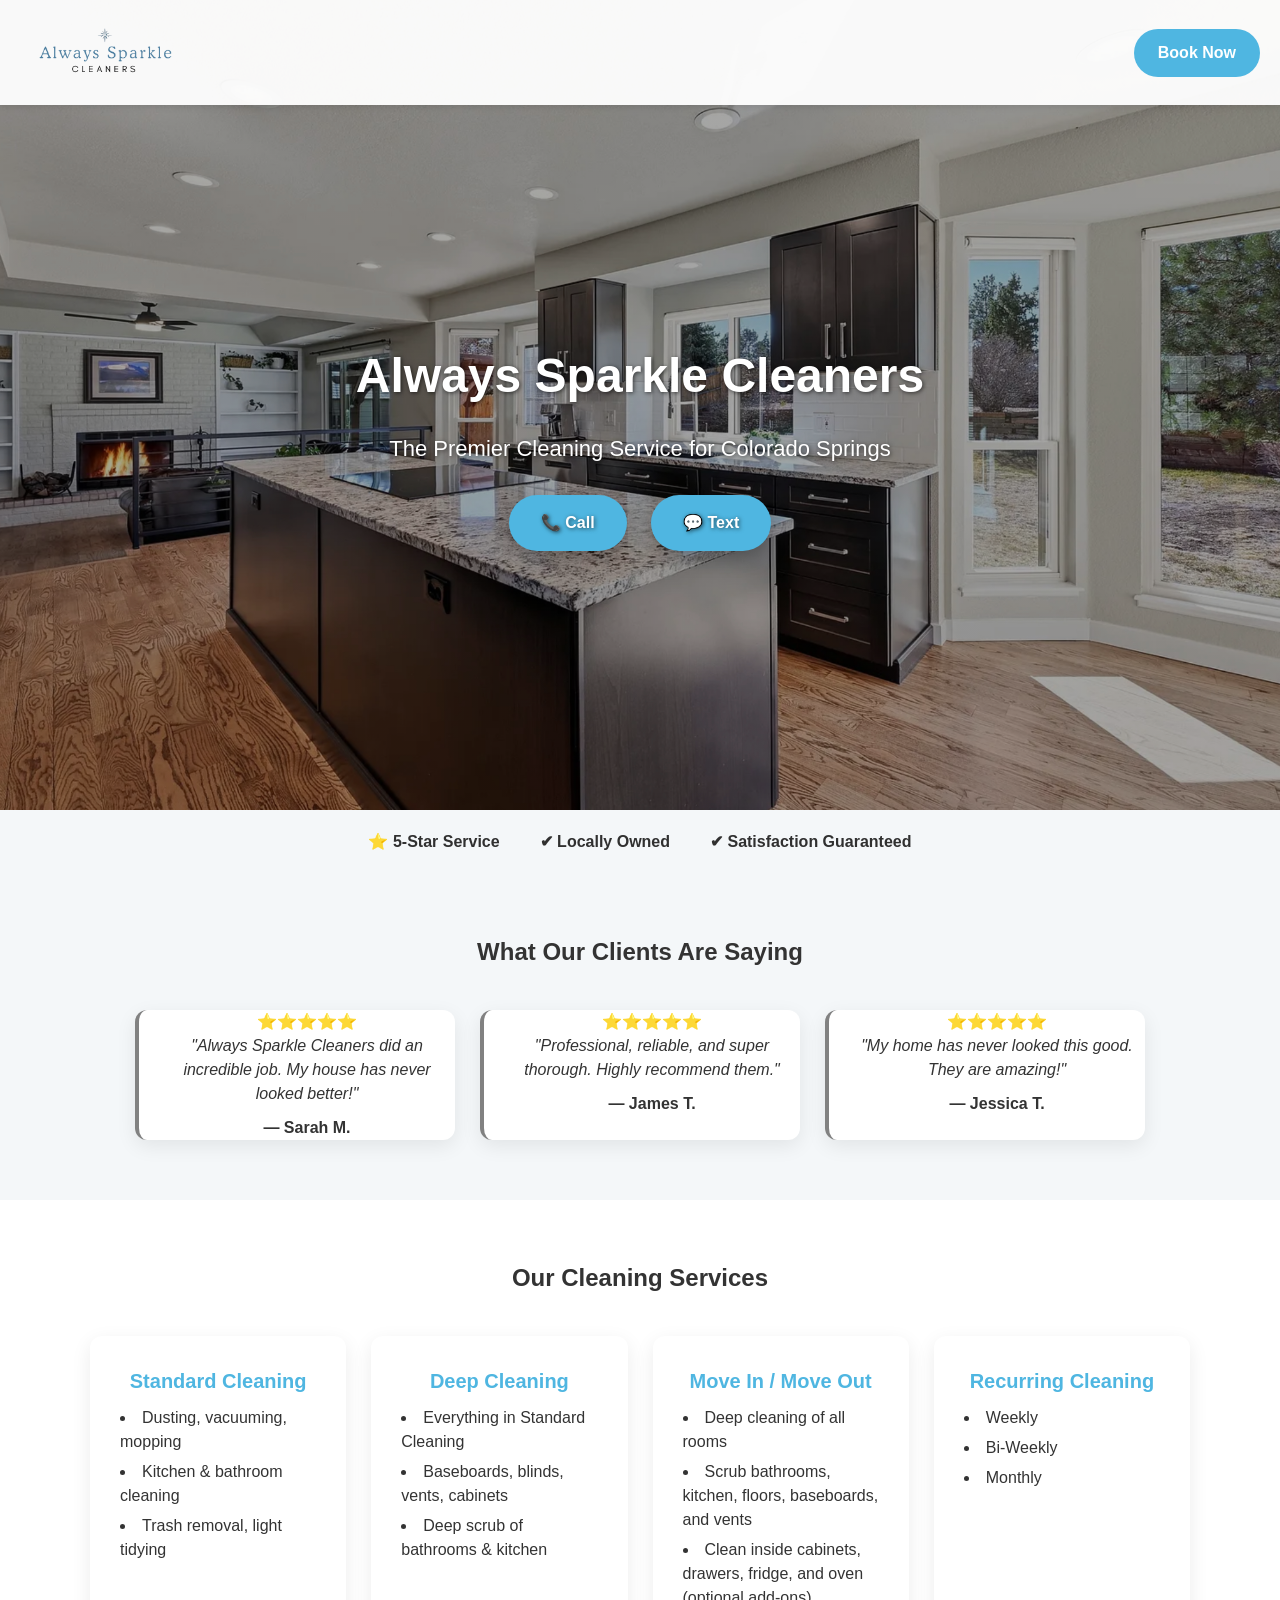
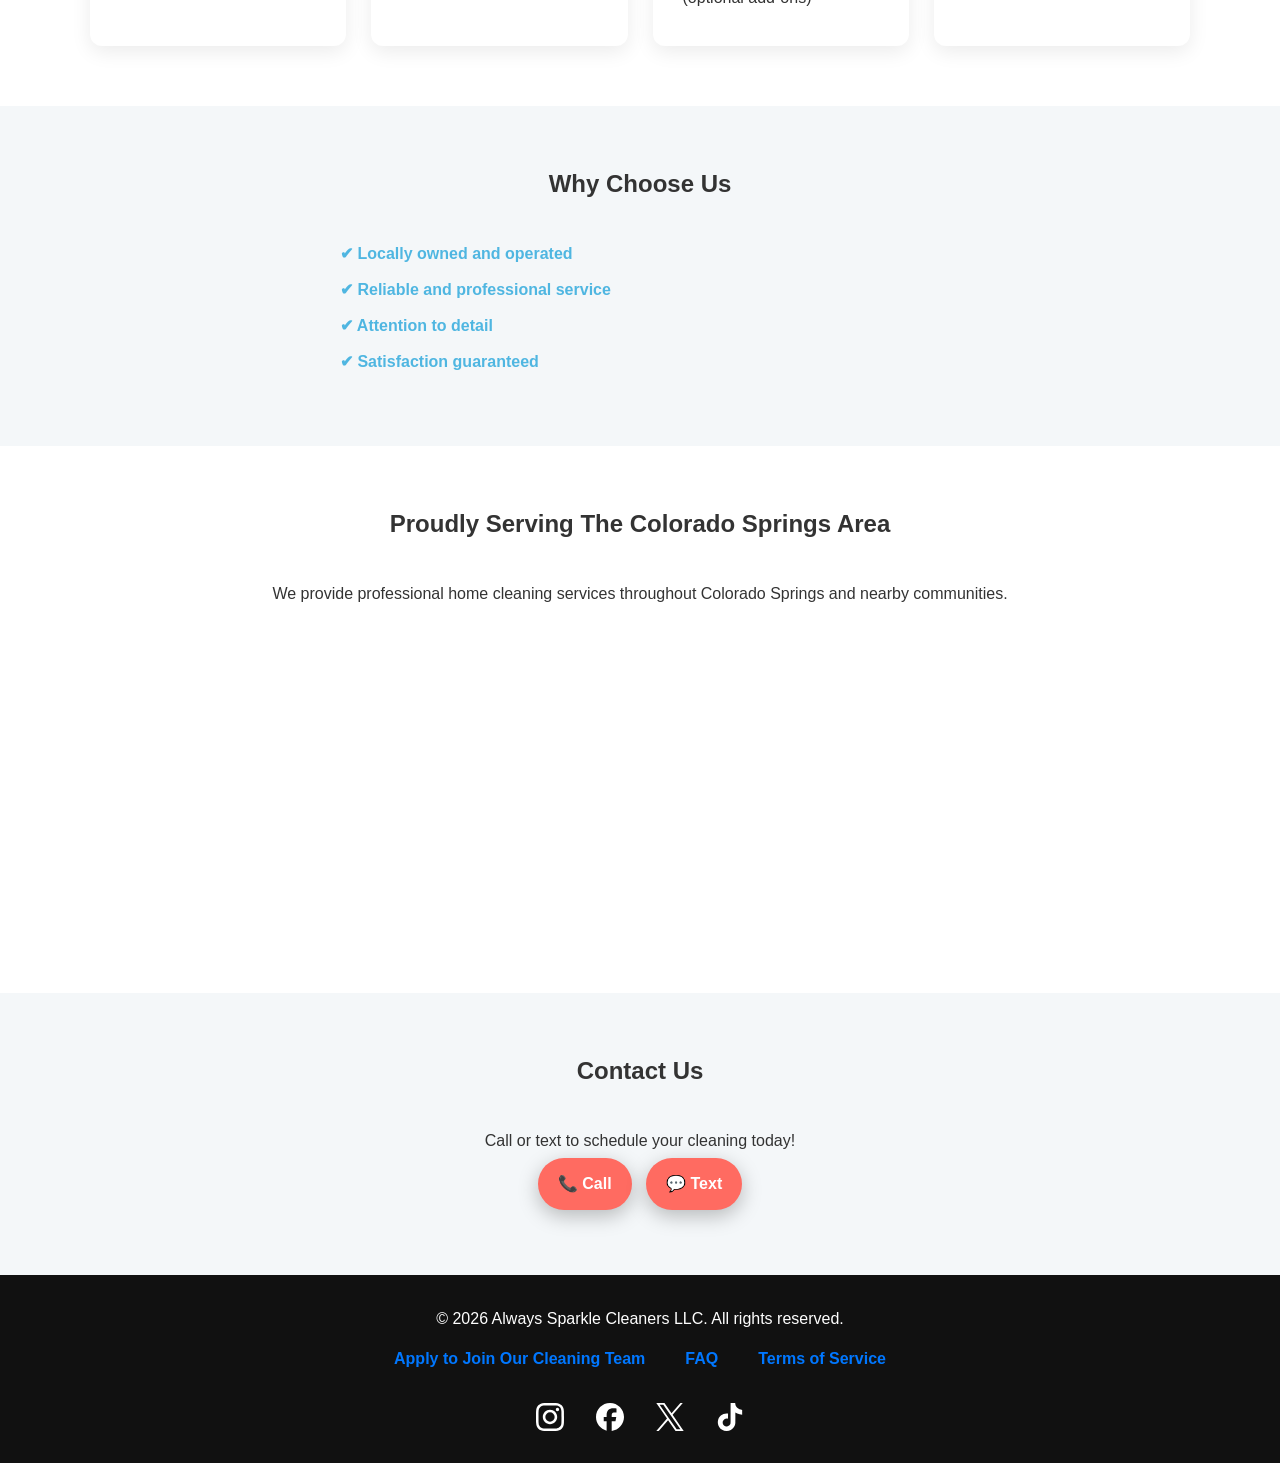
==== index.html @ abd0cd47 "added favicon.png" ====
<!DOCTYPE html>
<html lang="en">
<head>
  <meta charset="UTF-8">
  <meta name="viewport" content="width=device-width, initial-scale=1.0">
  <title>Always Sparkle Cleaners</title>
  <link rel="stylesheet" href="styles.css">
  <link rel="icon" type="image/png" href="favicon.png">
</head>
<body>

  <!-- NAVBAR -->
  <nav>
    <div class="nav-container">
      <div class="logo">
        <img src="logo.png" alt="Always Sparkle Cleaners Logo">
      </div>
      <a href="tel:7206917274" class="nav-cta-btn">Book Now</a>
    </div>
  </nav>

  <!-- HERO -->
<header>
  <div class="hero-content">
    <h1>Always Sparkle Cleaners</h1>
    <p>The Premier Cleaning Service for Colorado Springs</p>
    <div class="hero-buttons">
      <a href="tel:7206917274" class="call-btn">📞 Call</a>
      <a href="sms:7206917274" class="text-btn">💬 Text</a>
    </div>
  </div>
</header>

  <!-- TRUST BAR -->
  <section id="trust-bar">
    <div class="container trust-grid">
      <div>⭐ 5-Star Service</div>
      <div>✔ Locally Owned</div>
      <div>✔ Satisfaction Guaranteed</div>
    </div>
  </section>

  <!-- REVIEWS -->
  <section id="reviews" class="reviews fade-in">
    <div class="container">
      <h2>What Our Clients Are Saying</h2>
      <div class="review-grid">
        <div class="review">
          ⭐⭐⭐⭐⭐
          <p>"Always Sparkle Cleaners did an incredible job. My house has never looked better!"</p>
          <span>— Sarah M.</span>
        </div>
        <div class="review">
          ⭐⭐⭐⭐⭐
          <p>"Professional, reliable, and super thorough. Highly recommend them."</p>
          <span>— James T.</span>
        </div>
        <div class="review">
          ⭐⭐⭐⭐⭐
          <p>"My home has never looked this good. They are amazing!"</p>
          <span>— Jessica T.</span>
        </div>
      </div>
    </div>
  </section>

  <!-- SERVICES -->
  <section id="services" class="fade-in">
    <div class="container">
      <h2>Our Cleaning Services</h2>
      <div class="services-grid">
        <div class="service">
          <h3>Standard Cleaning</h3>
            <ul>
              <li>Dusting, vacuuming, mopping</li>
              <li>Kitchen & bathroom cleaning</li>
              <li>Trash removal, light tidying</li>
            </ul>    
        </div>
         
        <div class="service">
          <h3>Deep Cleaning</h3>
            <ul>
              <li>Everything in Standard Cleaning</li>
              <li>Baseboards, blinds, vents, cabinets</li>
              <li>Deep scrub of bathrooms & kitchen</li>
            </ul>  
          </div>
        <div class="service">
          <h3>Move In / Move Out</h3>
            <ul>
              <li>Deep cleaning of all rooms</li>
              <li>Scrub bathrooms, kitchen, floors, baseboards, and vents</li>
              <li>Clean inside cabinets, drawers, fridge, and oven (optional add-ons)</li>
            </ul>   
        </div>
        <div class="service">
          <h3>Recurring Cleaning</h3>
            <ul>
              <li>Weekly</li>
              <li>Bi-Weekly</li>
              <li>Monthly</li>
            </ul>
          </div>
      </div>
    </div>
  </section>

  <!-- WHY CHOOSE US -->
  <section id="why-us">
    <div class="container">
      <h2>Why Choose Us</h2>
      <ul class="why-list">
        <li>✔ Locally owned and operated</li>
        <li>✔ Reliable and professional service</li>
        <li>✔ Attention to detail</li>
        <li>✔ Satisfaction guaranteed</li>
      </ul>
    </div>
  </section>

  <!-- SERVICE AREA + MAP -->
  <section id="service-area">
    <div class="container">
      <h2>Proudly Serving The Colorado Springs Area</h2>
      <p>We provide professional home cleaning services throughout Colorado Springs and nearby communities.</p>
      <iframe
        src="https://www.google.com/maps?q=Colorado+Springs&output=embed"
        width="100%"
        height="300"
        style="border:0;"
        loading="lazy">
      </iframe>
    </div>
  </section>

  <!-- CONTACT CTA -->
  <section id="contact" class="fade-in">
    <div class="container" style="text-align:center;">
      <h2>Contact Us</h2>
      <p>Call or text to schedule your cleaning today!</p>
      <a href="tel:7206917274" class="call-btn">📞 Call</a>
      <a href="sms:7206917274" class="text-btn">💬 Text</a>
    </div>
  </section>

  <!-- FLOATING BUBBLE CTA BUTTON -->
  <div class="floating-bubble" id="floatingBubble">
    <a href="tel:7206917274" class="bubble-btn">📞 Call</a>
    <a href="sms:7206917274" class="bubble-btn">💬 Text</a>
  </div>

  <!-- FOOTER -->
  <footer>
    <div class="footer-content">
      <p>&copy; <span id="year"></span> Always Sparkle Cleaners LLC. All rights reserved.</p>

      <div class="footer-links">
        <a href="https://always-sparkle-backend.onrender.com" target="_blank" rel="noopener noreferrer">
          Apply to Join Our Cleaning Team
        </a>

        <a href="#">FAQ</a>
        <a href="#">Terms of Service</a>
      </div>

      <div class="social-icons">
        <a href="#" target="_blank" rel="noopener noreferrer">
          <img src="/icons/instagram.svg" alt="Instagram">
        </a>
        <a href="#" target="_blank" rel="noopener noreferrer">
          <img src="/icons/facebook.svg" alt="Facebook">
        </a>
        <a href="#" target="_blank" rel="noopener noreferrer">
          <img src="/icons/x.svg" alt="X">
        <a href="#" target="_blank" rel="noopener noreferrer">
          <img src="/icons/tiktok.svg" alt="TikTok">
        </a>
      </div>
    </div>
  </footer>

  <!-- SCRIPT -->
  <script src="script.js"></script>
</body>
</html>
---- styles.css ----
/* RESET + BASIC STYLES */
*, *::before, *::after { box-sizing: border-box; margin: 0; }
html { scroll-behavior: smooth; }
body { font-family: 'Arial', sans-serif; line-height: 1.5; -webkit-font-smoothing: antialiased; color: #333; background: #fff; }
img, picture, video, canvas, svg { display: block; max-width: 100%; }
input, button, textarea, select { font: inherit; }

/* CONTAINER */
.container { width: 90%; max-width: 1100px; margin: auto; }

/* NAVBAR */
nav {
    width: 100%;
    position: fixed;
    top: 0; left: 0;
    background: rgba(255,255,255,0.95);
    box-shadow: 0 2px 6px rgba(0,0,0,0.1);
    z-index: 100;
    transition: padding 0.3s ease;
}

.nav-container {
    display: flex;
    justify-content: space-between;
    align-items: center;
    padding: 18px 20px;
}

/* LOGO */
nav .logo img {
    height: 69px;
    width: auto;
    display: block;
    transition: transform 0.2s ease;
}

nav .logo img:hover {
    transform: scale(1.05);
}

/* NAV BAR CTA BUTTON */
.nav-cta-btn {
    display: inline-block;
    padding: 12px 24px;
    background: #4fb6e1;
    color: #fff;
    text-decoration: none;
    border-radius: 42px;
    font-weight: bold;
    transition: all 0.2s ease;
}

.nav-cta-btn:hover {
    background: #FF6B61;
    transform: translateY(-2px);
}

/* HERO */
header {
    position: relative;
    min-height: 90vh;
    display: flex;
    flex-direction: column;
    justify-content: center;
    align-items: center;
    text-align: center;
    color: #fff;
    padding-top: 140px;
    padding-bottom: 60px;
    background: 
        linear-gradient(rgba(0,0,0,0.35), rgba(0,0,0,0.35)),
        url('hero.jpg') no-repeat center center;
    background-size: cover;
    transition: transform 10s ease;
}

header:hover {
    transform: scale(1.02);
}

header h1, header p, header .btn, header .call-btn, header .text-btn {
    position: relative;
    z-index: 1;
    opacity: 0;
    transform: translateY(20px);
    animation: fadeInUp 1s ease forwards;
    text-shadow: 1px 1px 4px rgba(0,0,0,0.6);
}

header h1 { 
    animation-delay: 0.2s; 
    font-size: 48px; 
    color: #ffffff; 
    margin-bottom: 20px; 
    max-width: 800px; 
}

header p { 
    animation-delay: 0.4s; 
    font-size: 22px; 
    margin-bottom: 30px; 
    max-width: 600px; 
}

header .hero-buttons a {
    display: inline-block;
    margin: 0 10px;
    padding: 16px 32px;
    background: #4fb6e1;
    color: #fff;
    text-decoration: none;
    border-radius: 42px;
    font-weight: bold;
    font-size: 16px;
    transition: background 0.3s ease, transform 0.2s ease;
}

header .hero-buttons a:hover {
    background: #FF6B61;
    transform: translateY(-2px);
}

/* ANIMATION KEYFRAMES */
@keyframes fadeInUp { from {opacity:0; transform:translateY(20px);} to {opacity:1; transform:translateY(0);} }

/* TRUST BAR */
#trust-bar {
    background: #f4f7f9;
    padding: 20px 0;
}

.trust-grid {
    display: flex;
    justify-content: center;
    gap: 40px;
    font-weight: bold;
    color: #303030;
    text-align: center;
}

/* SECTIONS */
section { padding: 60px 20px; }
h2 { text-align: center; margin-bottom: 40px; }

/* FADE-IN */
.fade-in, .services-grid, .review-grid { opacity: 0; transform: translateY(20px); transition: opacity 0.8s ease-out, transform 0.8s ease-out; }
.fade-in.show, .services-grid.show, .review-grid.show { opacity: 1; transform: translateY(0); }

/* SERVICES */
.services-grid {
    display: flex;
    flex-wrap: wrap;
    gap: 25px;
    justify-content: center;
}

.service {
    background: #fff;
    padding: 30px;
    border-radius: 12px;
    flex: 1 1 250px;
    max-width: 320px;
    text-align: center;
    box-shadow: 0 6px 20px rgba(0,0,0,0.08);
    transition: transform 0.2s ease, box-shadow 0.2s ease;
}

.service:hover {
    transform: translateY(-4px);
    box-shadow: 0 12px 24px rgba(0,0,0,0.12);
}

.service h3 { margin-top:0; margin-bottom:10px; font-size:20px; color:#4fb6e1; }

.service ul {
    margin-left: 0;      
    padding-left: 0;      
    list-style-position: inside;   
    text-align: left;    
}

.service li {
    margin-bottom: 6px;  
}
/* REVIEWS */
/* REVIEWS SECTION */
.reviews {
    background: #f4f7f9;
    padding: 60px 20px;
}

.review-grid {
    display: flex;
    flex-wrap: wrap;
    gap: 25px;
    justify-content: center;
    opacity: 1;
    transform: translateY(0);
    transition: opacity 0.8s ease-out, transform 0.8s ease-out;
}

.review {
    max-width: 320px;
    text-align: center;
    border-left: 4px solid #818181;
    padding-left: 20px;
    background: #fff;
    border-radius: 12px;
    box-shadow: 0 6px 20px rgba(0,0,0,0.08);

    /* fade-in defaults */
    opacity: 1;
    transform: translateY(0);
    transition: opacity 0.8s ease-out, transform 0.8s ease-out;
}

.review p { 
    font-style: italic; 
    margin-bottom:10px; 
    font-size:16px; 
}

.review strong, .review span { 
    font-weight: bold; 
}

/* WHY CHOOSE US */

#why-us {
  background: #f4f7f9;

}

#why-us .why-list {
    list-style: none;
    max-width: 600px;
    margin: auto;
    padding: 0;
    text-align: left;
    
}

#why-us .why-list li {
    margin-bottom: 12px;
    font-weight: bold;
    color: #4fb6e1;
    
}

/* SERVICE AREA */
#service-area iframe { border: none; border-radius: 12px; margin-top: 20px; }
#service-area p{
    text-align: center;
}
/* CONTACT US */
#contact {
    text-align: center;
    background: #f4f7f9;
}

.call-btn, .text-btn {
    display: inline-block;
    margin: 5px;
    padding: 14px 20px;
    background: #FF6B61;
    color: #fff;
    text-decoration: none;
    font-weight: bold;
    border-radius: 50px;
    text-align: center;
    box-shadow: 0 6px 20px rgba(0,0,0,0.25);
    transition: all 0.2s ease;
}

.call-btn:hover, .text-btn:hover {
    transform: translateY(-3px);
    background: #E84E4B;
}

/* FLOATING BUBBLE CTA BUTTON */
.floating-bubble {
    position: fixed;
    bottom: 25px;
    right: 25px;
    display: flex;
    flex-direction: column;
    gap: 10px;
    opacity: 0;
    transform: translateY(20px);
    transition: all 0.3s ease;
    z-index: 999;
}

.floating-bubble.show {
    opacity: 1;
    transform: translateY(0);
}

.floating-bubble .bubble-btn {
    display: inline-block;
    padding: 14px 20px;
    background: #FF6B61;
    color: #fff;
    text-decoration: none;
    font-weight: bold;
    border-radius: 50px;
    text-align: center;
    box-shadow: 0 6px 20px rgba(0,0,0,0.25);
    transition: all 0.2s ease;
}

.floating-bubble .bubble-btn:hover {
    transform: translateY(-3px);
    background: #E84E4B;
}

/* FOOTER STYLING */

/* ===================== FOOTER STYLING ===================== */
footer {
  background-color: #111; /* dark clean vibe */
  color: #fefefe;
  padding: 2rem 1rem;
  font-family: 'Inter', sans-serif;
  text-align: center;
}

footer a {
  color: #fefefe;
  text-decoration: none;
  margin: 0 0.75rem;
  transition: color 0.2s ease;
}

footer a:hover {
  color: #4fb6e1; /* brand highlight for text links */
  text-decoration: none; 
}

.footer-links {
  margin: 1rem 0;
  display: flex;
  justify-content: center;
  flex-wrap: wrap;
  gap: 1rem;
}

.social-icons {
  margin-top: 1rem;
  display: flex;
  justify-content: center;
  gap: 0.5rem;
}

.social-icons a {
  display: inline-block;
  width: 28px;
  height: 28px;
  transition: filter 0.2s ease;
}

.social-icons img {
  width: 100%;
  height: 100%;
  object-fit: contain;
  filter: invert(1); /* white icons on dark bg */
  transition: filter 0.2s ease;
}

.social-icons a:hover img {
  /* tint to brand color #4fb6e1 */
  filter: invert(59%) sepia(61%) saturate(425%) hue-rotate(169deg) brightness(95%) contrast(92%);
}
@media (min-width: 640px) {
  footer .footer-content {
    display: flex;
    flex-direction: column;
    align-items: center;
  }
}

footer a {
  color: #0077ff;
  text-decoration: none;
  font-weight: bold;
  transition: color 0.2s;
}

footer a:hover {
  color: #0055aa;
  text-decoration: underline;
}

/* RESPONSIVENESS */
@media (max-width: 768px) {
    /* NAVBAR */
    nav .logo img { height: 70px; }
    .nav-container { padding: 10px 15px; }

    /* HERO */
    header { padding-top: 100px; padding-bottom: 40px; }
    header h1 { font-size: 28px; max-width: 90%; margin-bottom: 15px; }
    header p { font-size: 16px; max-width: 90%; margin-bottom: 20px; }

    /* HERO BUTTONS */
    .hero-buttons {
        display: flex;
        flex-wrap: wrap;    
        justify-content: center;
        gap: 10px;           
    }
    .hero-buttons a {
        padding: 12px 24px;
        font-size: 14px;
        margin: 0;           
    }

    /* SERVICES */
    .services-grid {
        display: flex;
        flex-direction: column !important; 
        gap: 20px;
        align-items: center;  
    }

        .service {
        flex: none !important;       
        width: 96%;                  
        max-width: 400px;            
    }

    /* REVIEWS */
    .review-grid {
        display: flex;
        flex-direction: column !important; 
        gap: 20px;
        align-items: center;
    }
    .review p { font-size: 14px; }

    /* FLOATING BUBBLE CTA */
    .floating-bubble {
        bottom: 15px;
        right: 15px;
    }
}
@media (min-width: 769px) and (max-width: 1024px) {
    nav .logo img { height: 90px; }
    .nav-container { padding: 15px 18px; }
    header { padding-top: 120px; padding-bottom: 50px; }
    header h1 { font-size: 36px; }
    header p { font-size: 18px; }
    header .hero-buttons a { padding: 14px 28px; font-size: 15px; }
    .services-grid { gap: 20px; }
    .review-grid { gap: 20px; }
    .service h3 { font-size: 18px; }
    .review p { font-size: 15px; }
}
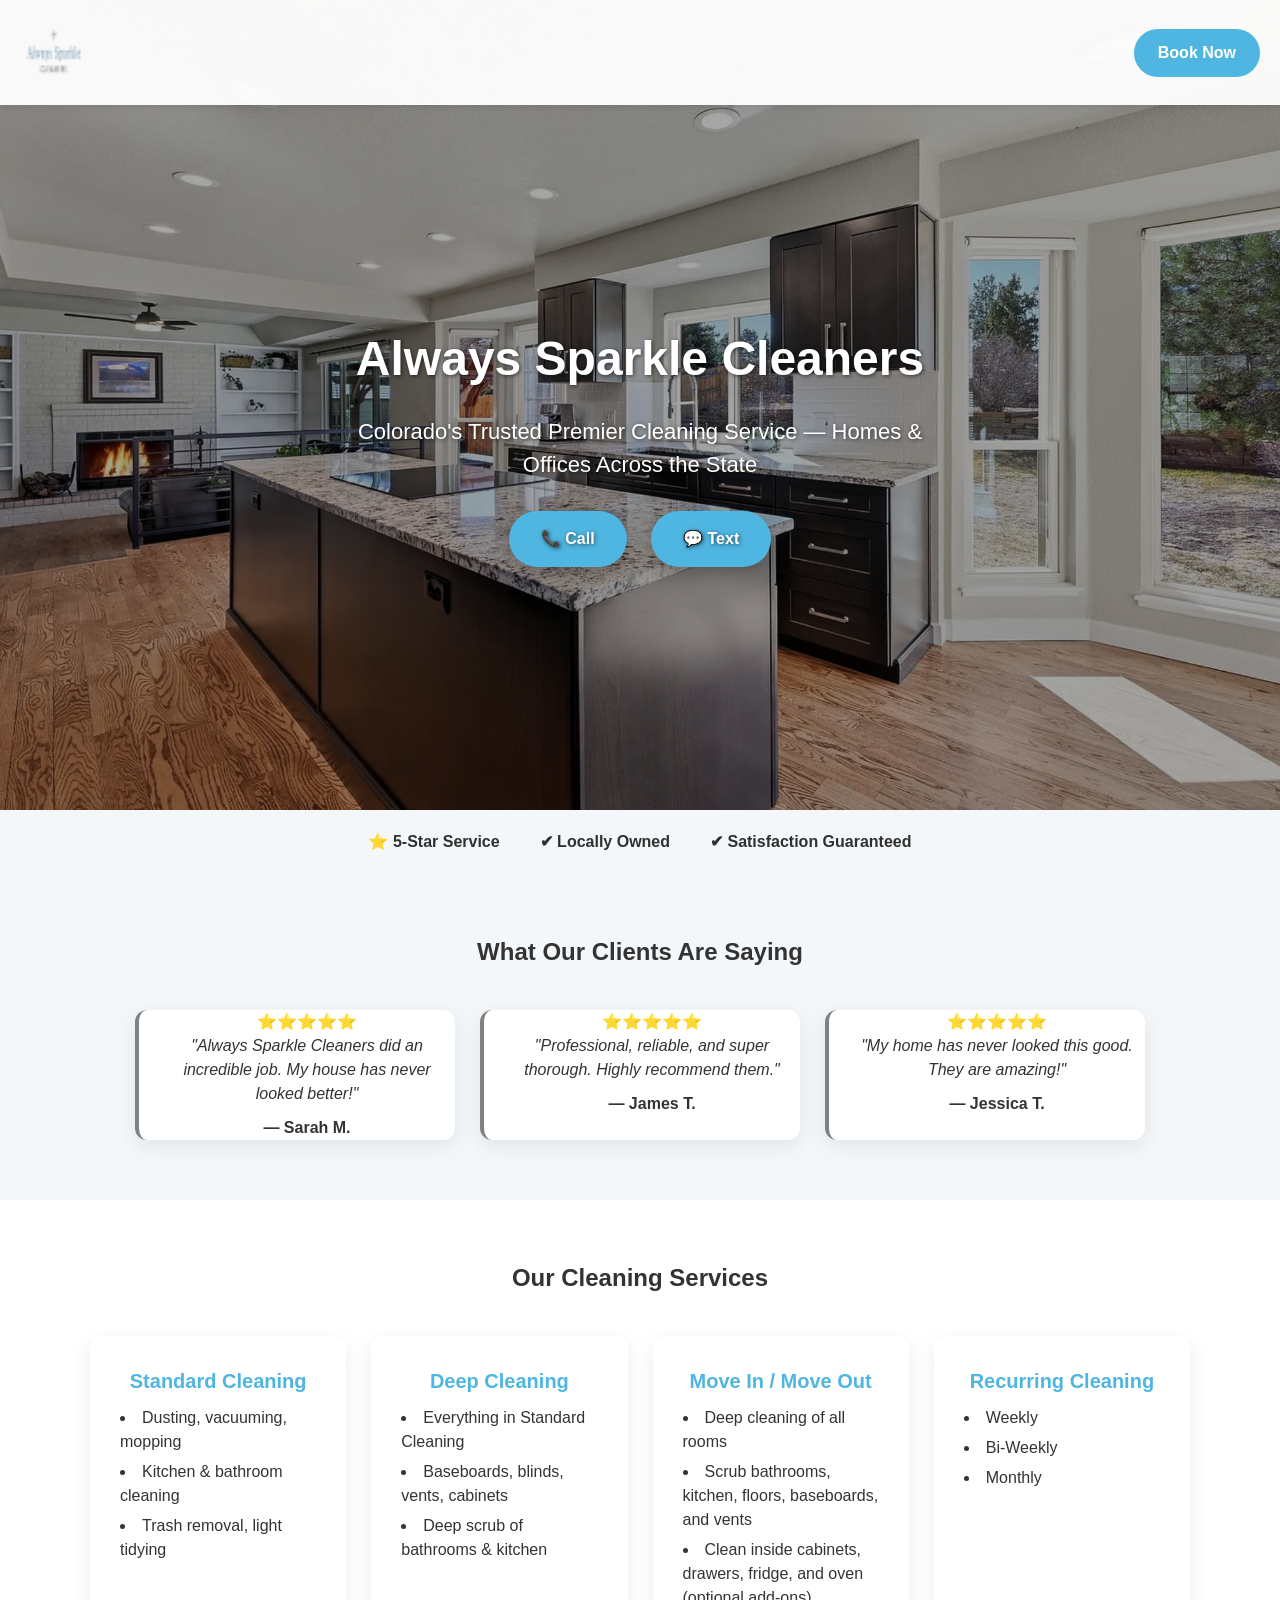
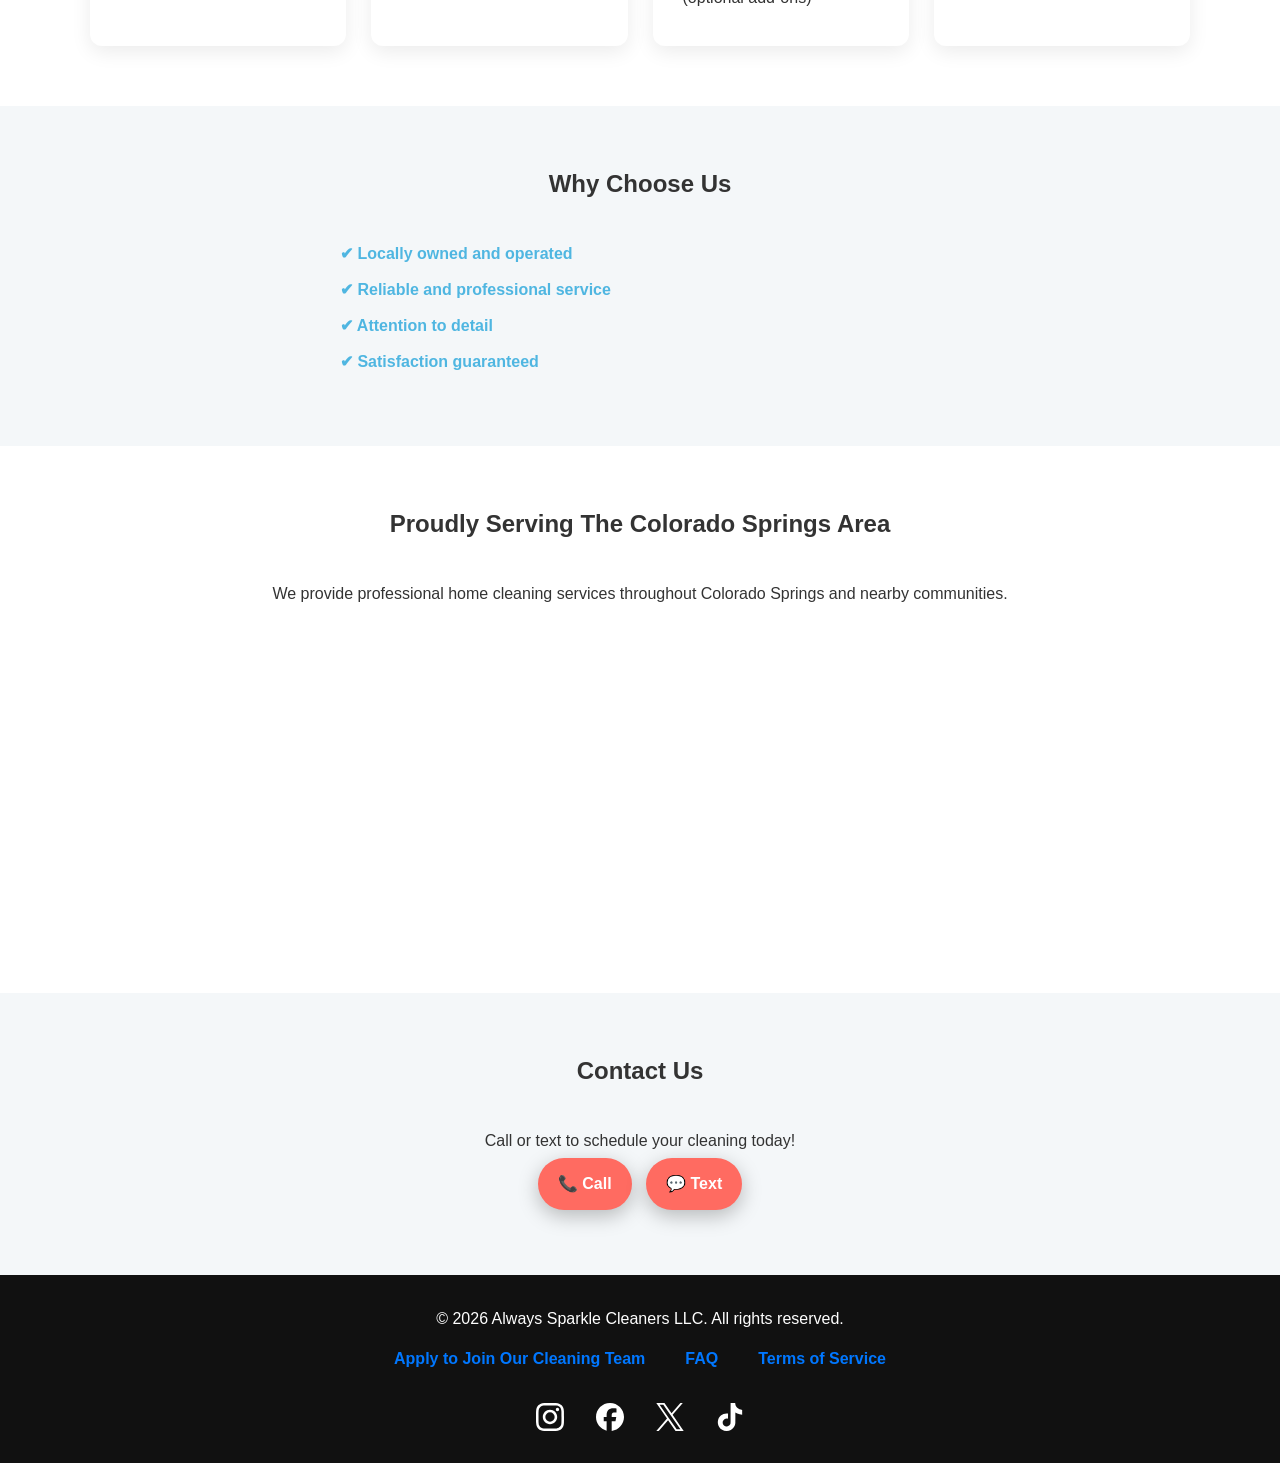
==== commit e3f7b934: "updated hero slogan" ====
--- a/index.html
+++ b/index.html
@@ -13,7 +13,7 @@
   <nav>
     <div class="nav-container">
       <div class="logo">
-        <img src="logo.png" alt="Always Sparkle Cleaners Logo">
+        <img src="favicon.png" alt="Always Sparkle Cleaners Logo">
       </div>
       <a href="tel:7206917274" class="nav-cta-btn">Book Now</a>
     </div>
@@ -23,7 +23,7 @@
 <header>
   <div class="hero-content">
     <h1>Always Sparkle Cleaners</h1>
-    <p>The Premier Cleaning Service for Colorado Springs</p>
+    <p>Colorado's Trusted Premier Cleaning Service — Homes & Offices Across the State</p>
     <div class="hero-buttons">
       <a href="tel:7206917274" class="call-btn">📞 Call</a>
       <a href="sms:7206917274" class="text-btn">💬 Text</a>
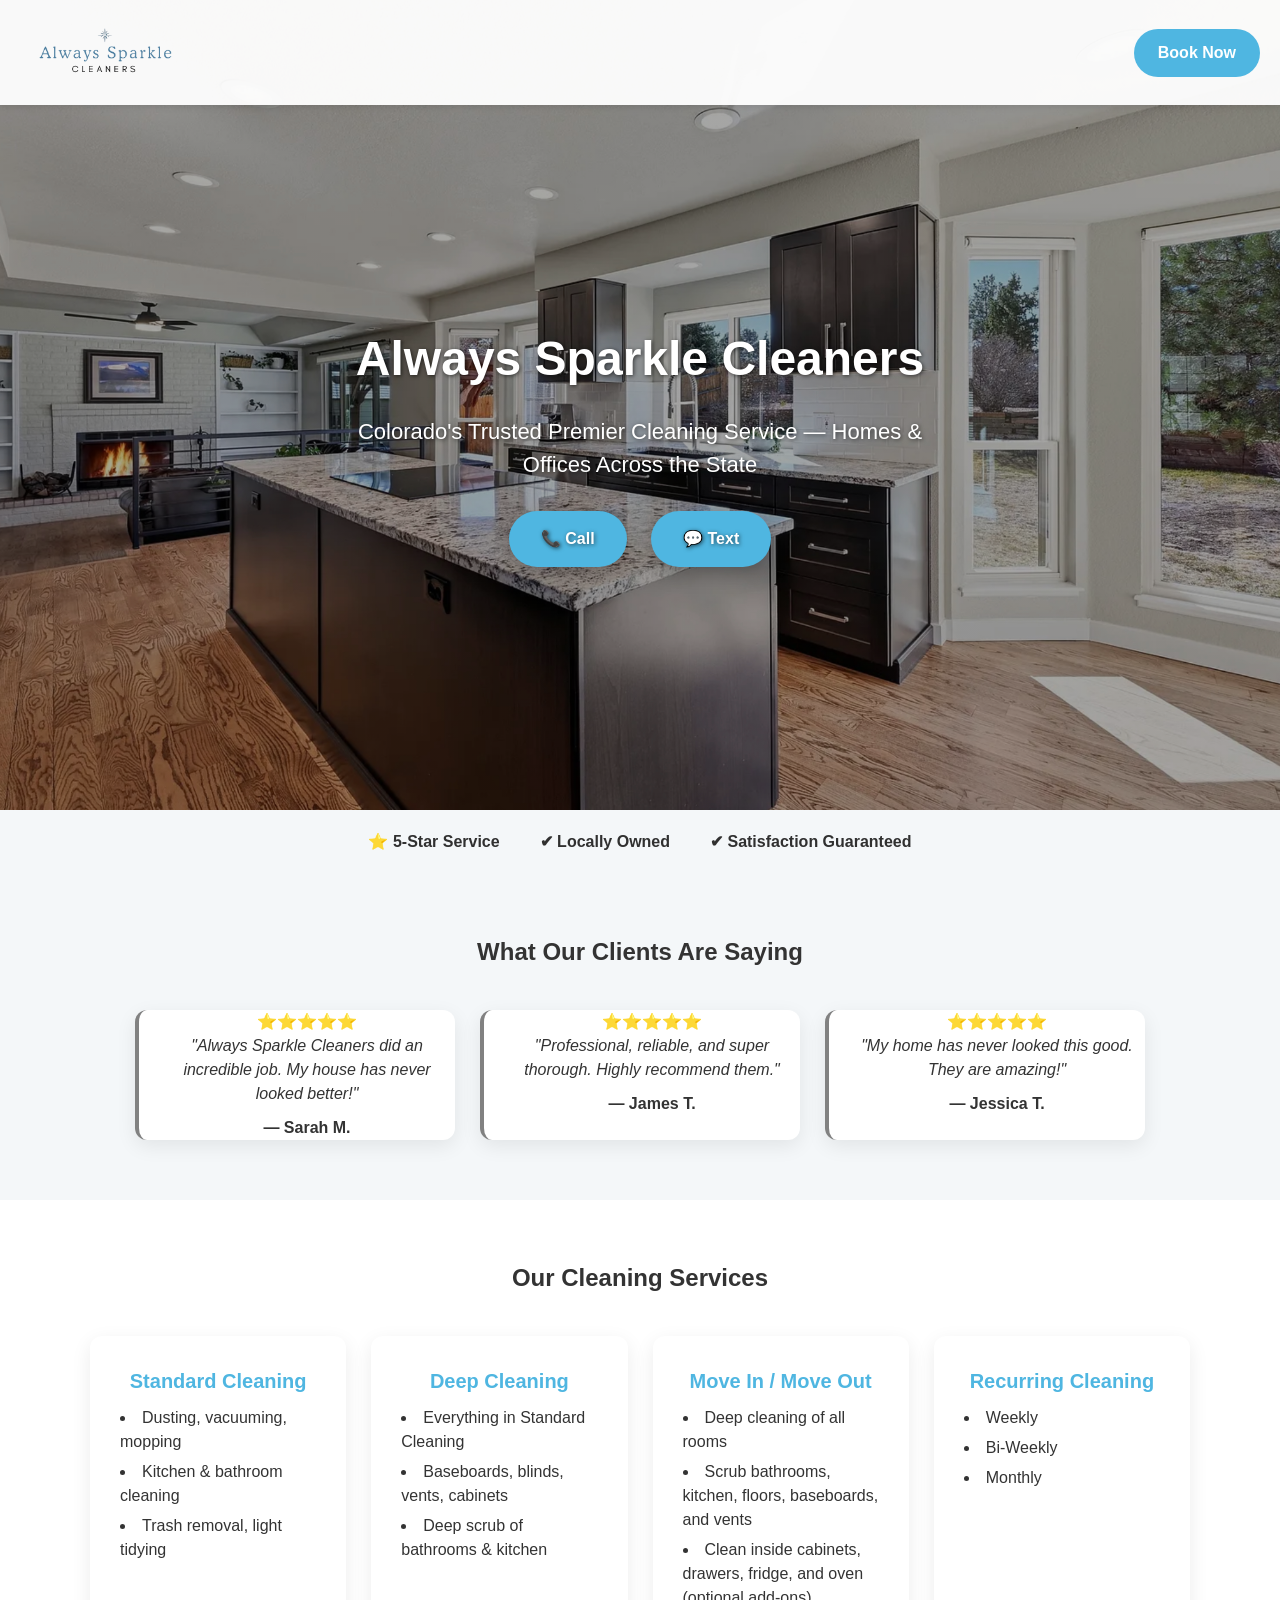
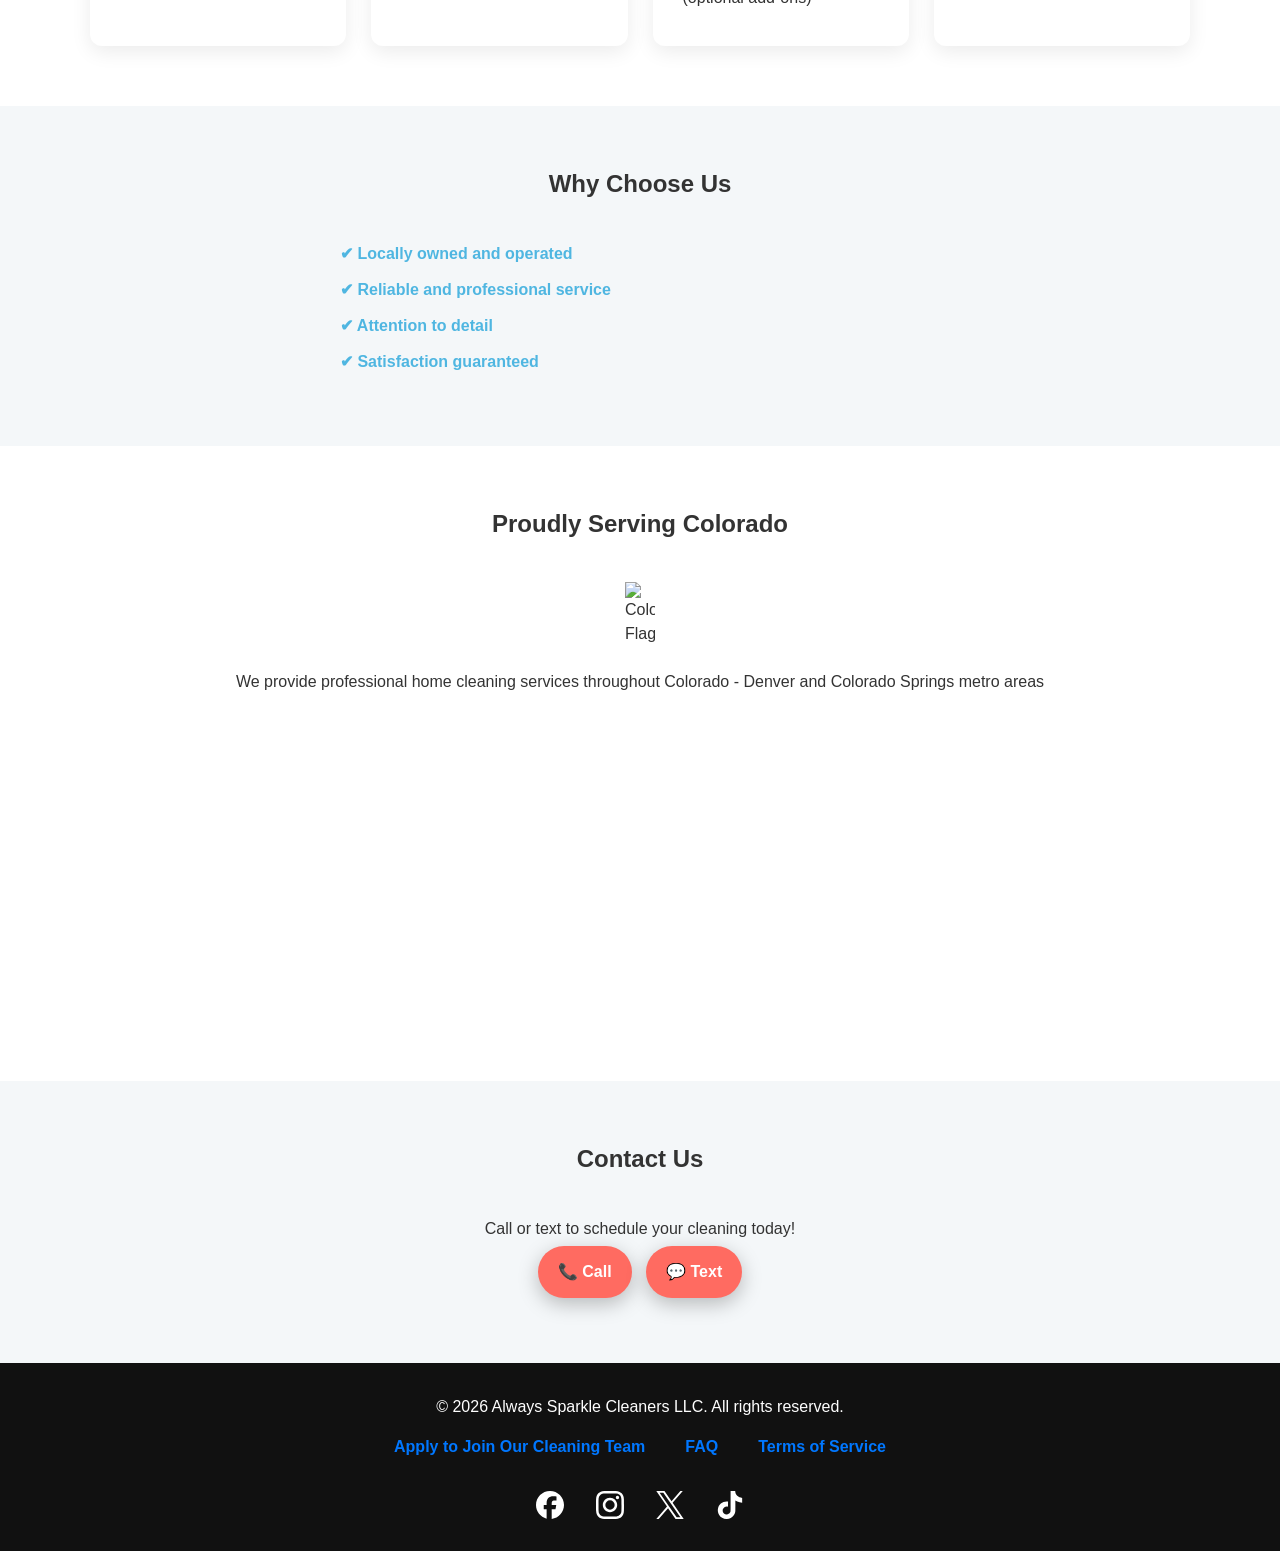
==== commit c6837bec: "edits to service section and fb social url added" ====
--- a/index.html
+++ b/index.html
@@ -13,7 +13,7 @@
   <nav>
     <div class="nav-container">
       <div class="logo">
-        <img src="favicon.png" alt="Always Sparkle Cleaners Logo">
+        <img src="logo.png" alt="Always Sparkle Cleaners Logo">
       </div>
       <a href="tel:7206917274" class="nav-cta-btn">Book Now</a>
     </div>
@@ -122,8 +122,9 @@
   <!-- SERVICE AREA + MAP -->
   <section id="service-area">
     <div class="container">
-      <h2>Proudly Serving The Colorado Springs Area</h2>
-      <p>We provide professional home cleaning services throughout Colorado Springs and nearby communities.</p>
+      <h2>Proudly Serving Colorado </h2>
+      <img src="flag.png" alt="Colorado Flag" style="width:30px; height:auto; display:block; margin: 0 auto;"><br>
+      <p>We provide professional home cleaning services throughout Colorado - Denver and Colorado Springs metro areas</p>
       <iframe
         src="https://www.google.com/maps?q=Colorado+Springs&output=embed"
         width="100%"
@@ -165,11 +166,11 @@
       </div>
 
       <div class="social-icons">
+        <a href="https://www.facebook.com/people/Always-Sparkle-Cleaners/61582175597877/" target="_blank" rel="noopener noreferrer">
+          <img src="/icons/facebook.svg" alt="Facebook">
+        </a>
         <a href="#" target="_blank" rel="noopener noreferrer">
           <img src="/icons/instagram.svg" alt="Instagram">
-        </a>
-        <a href="#" target="_blank" rel="noopener noreferrer">
-          <img src="/icons/facebook.svg" alt="Facebook">
         </a>
         <a href="#" target="_blank" rel="noopener noreferrer">
           <img src="/icons/x.svg" alt="X">
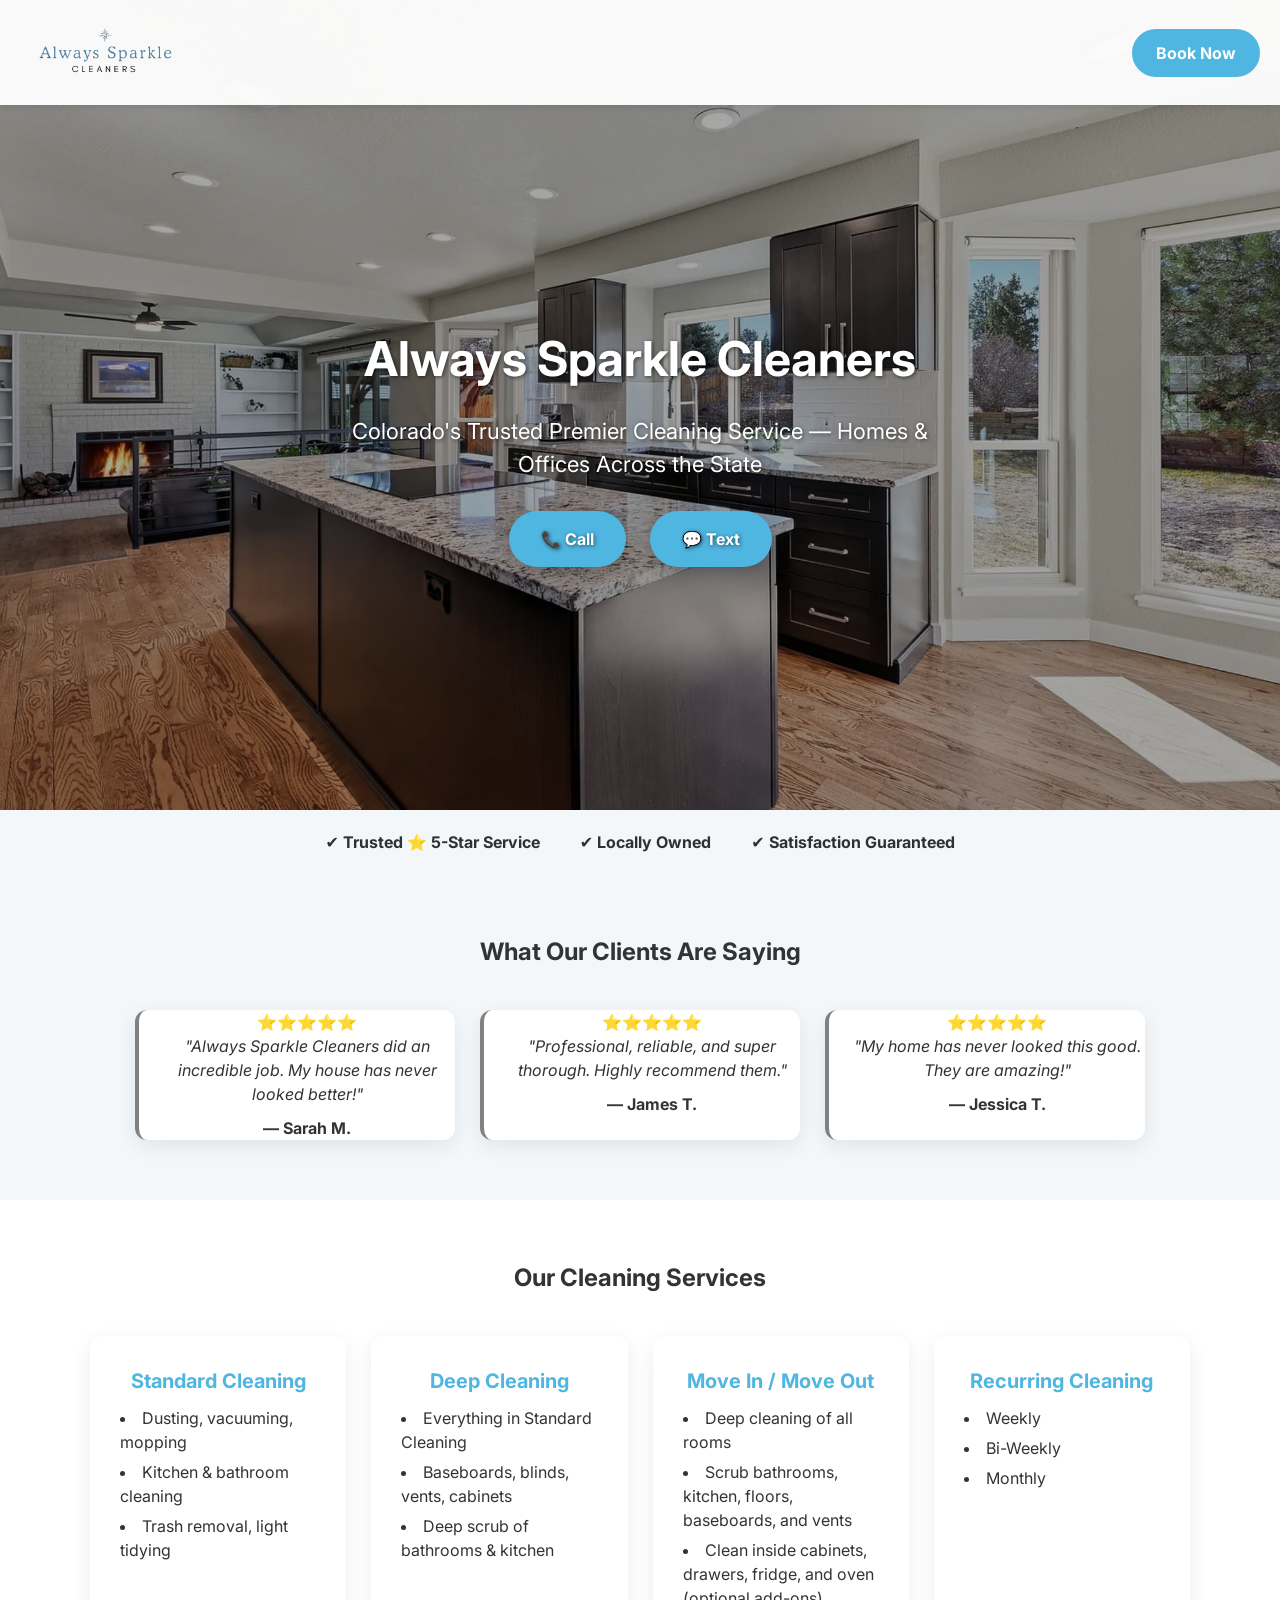
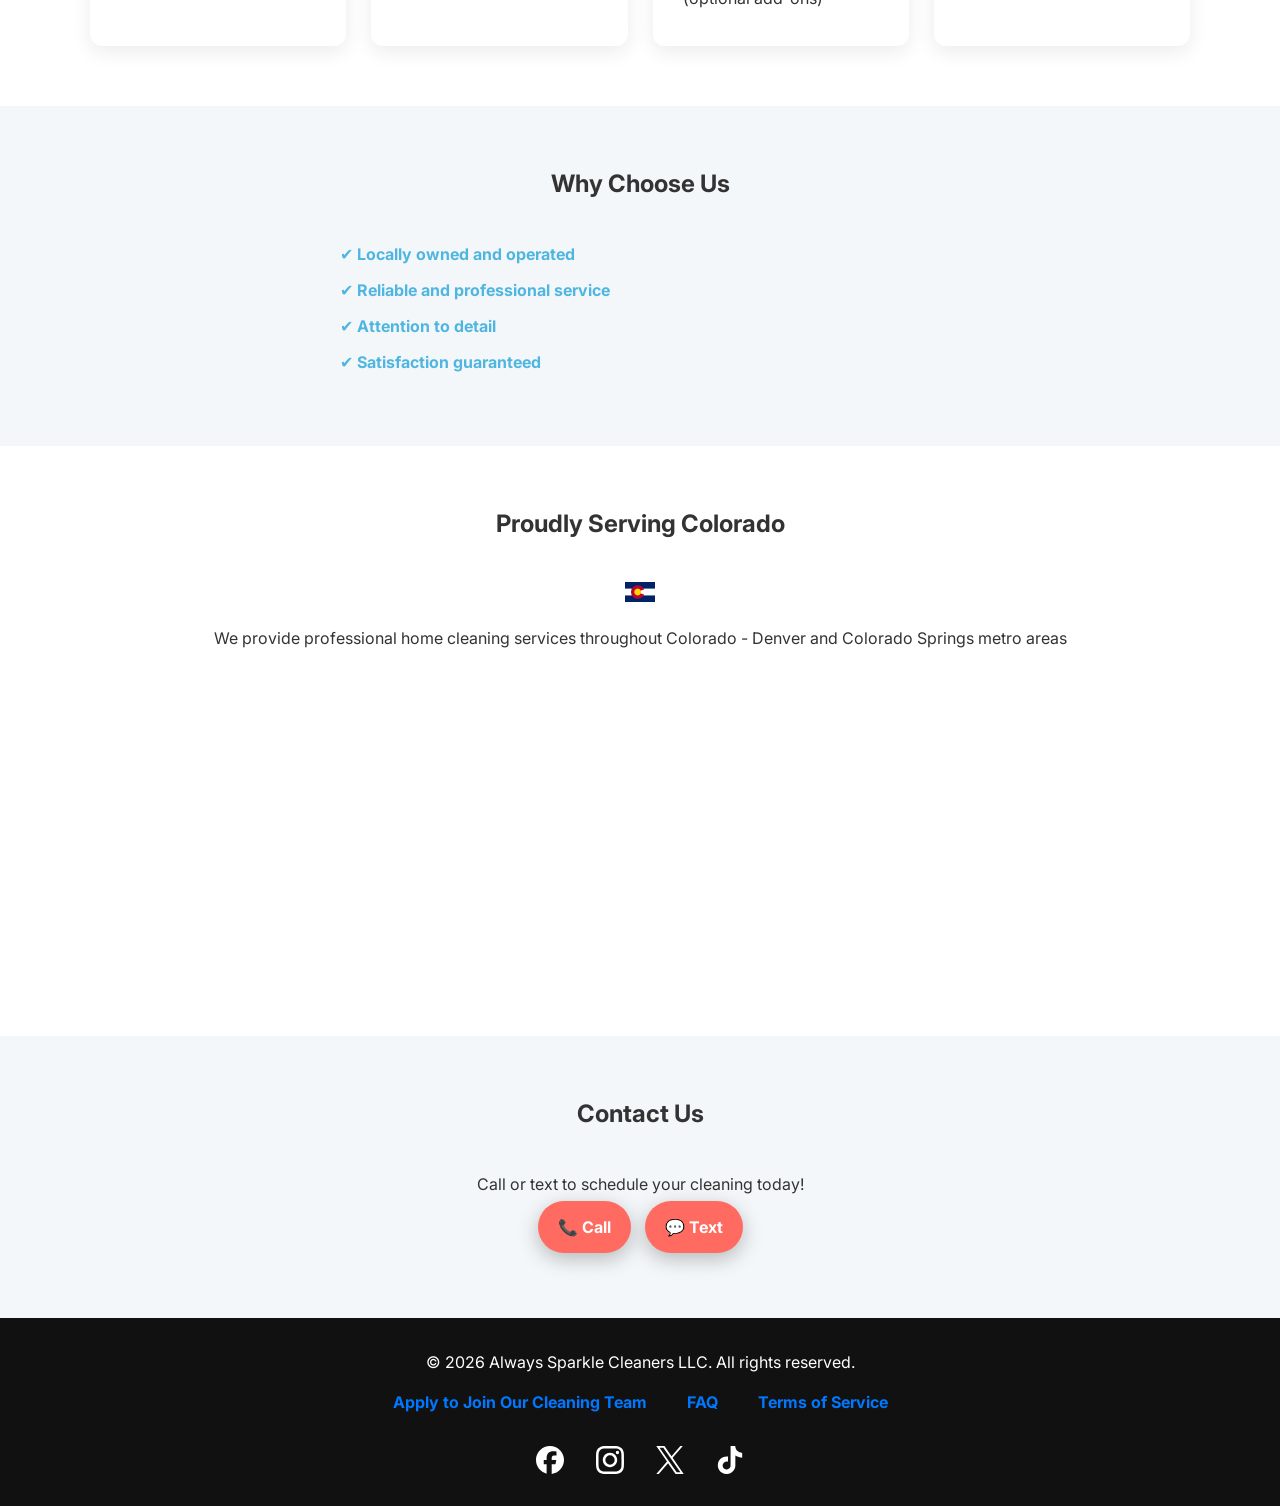
==== commit bd625711: "added seo optimization, fixed broken flag link." ====
--- a/index.html
+++ b/index.html
@@ -3,9 +3,28 @@
 <head>
   <meta charset="UTF-8">
   <meta name="viewport" content="width=device-width, initial-scale=1.0">
-  <title>Always Sparkle Cleaners</title>
+  <title>Always Sparkle Cleaners | Colorado Springs Residential & Move-Out Cleaning</title>
+  <meta name="description" content="Always Sparkle Cleaners provides reliable residential, deep, and move-out cleaning services in Colorado Springs. Book your cleaner today!">
+  <meta name="robots" content="index, follow">
+  <link rel="canonical" href="https://www.alwayssparklecleaners.com/">
+  <link rel="icon" type="image/png" href="favicon.ico">
+  <link rel="preconnect" href="https://fonts.googleapis.com">
+  <link rel="preconnect" href="https://fonts.gstatic.com" crossorigin>
+  <link href="https://fonts.googleapis.com/css2?family=Inter:wght@400;600&display=swap" rel="stylesheet">
   <link rel="stylesheet" href="styles.css">
-  <link rel="icon" type="image/png" href="favicon.png">
+  <meta property="og:title" content="Always Sparkle Cleaners | Colorado Springs Cleaning Services">
+  <meta property="og:description" content="Reliable residential, deep, and move-out cleaning services in Colorado Springs. Book online today!">
+  <meta property="og:image" content="https://www.alwayssparklecleaners.com/images/social-preview.jpg">
+  <meta property="og:url" content="https://www.alwayssparklecleaners.com/">
+  <meta property="og:type" content="website">
+  <meta name="twitter:card" content="summary_large_image">
+  <meta name="twitter:title" content="Always Sparkle Cleaners | Colorado Springs Cleaning Services">
+  <meta name="twitter:description" content="Reliable residential, deep, and move-out cleaning services. Book your cleaner online today!">
+  <meta name="twitter:image" content="https://www.alwayssparklecleaners.com/images/social-preview.jpg">
+  <link rel="sitemap" type="application/xml" href="/sitemap.xml">
+  <style>
+    body { font-family: 'Inter', system-ui, -apple-system, BlinkMacSystemFont, 'Segoe UI', Roboto, 'Helvetica Neue', sans-serif; }
+  </style>
 </head>
 <body>
 
@@ -34,7 +53,7 @@
   <!-- TRUST BAR -->
   <section id="trust-bar">
     <div class="container trust-grid">
-      <div>⭐ 5-Star Service</div>
+      <div>✔ Trusted ⭐ 5-Star Service</div>
       <div>✔ Locally Owned</div>
       <div>✔ Satisfaction Guaranteed</div>
     </div>
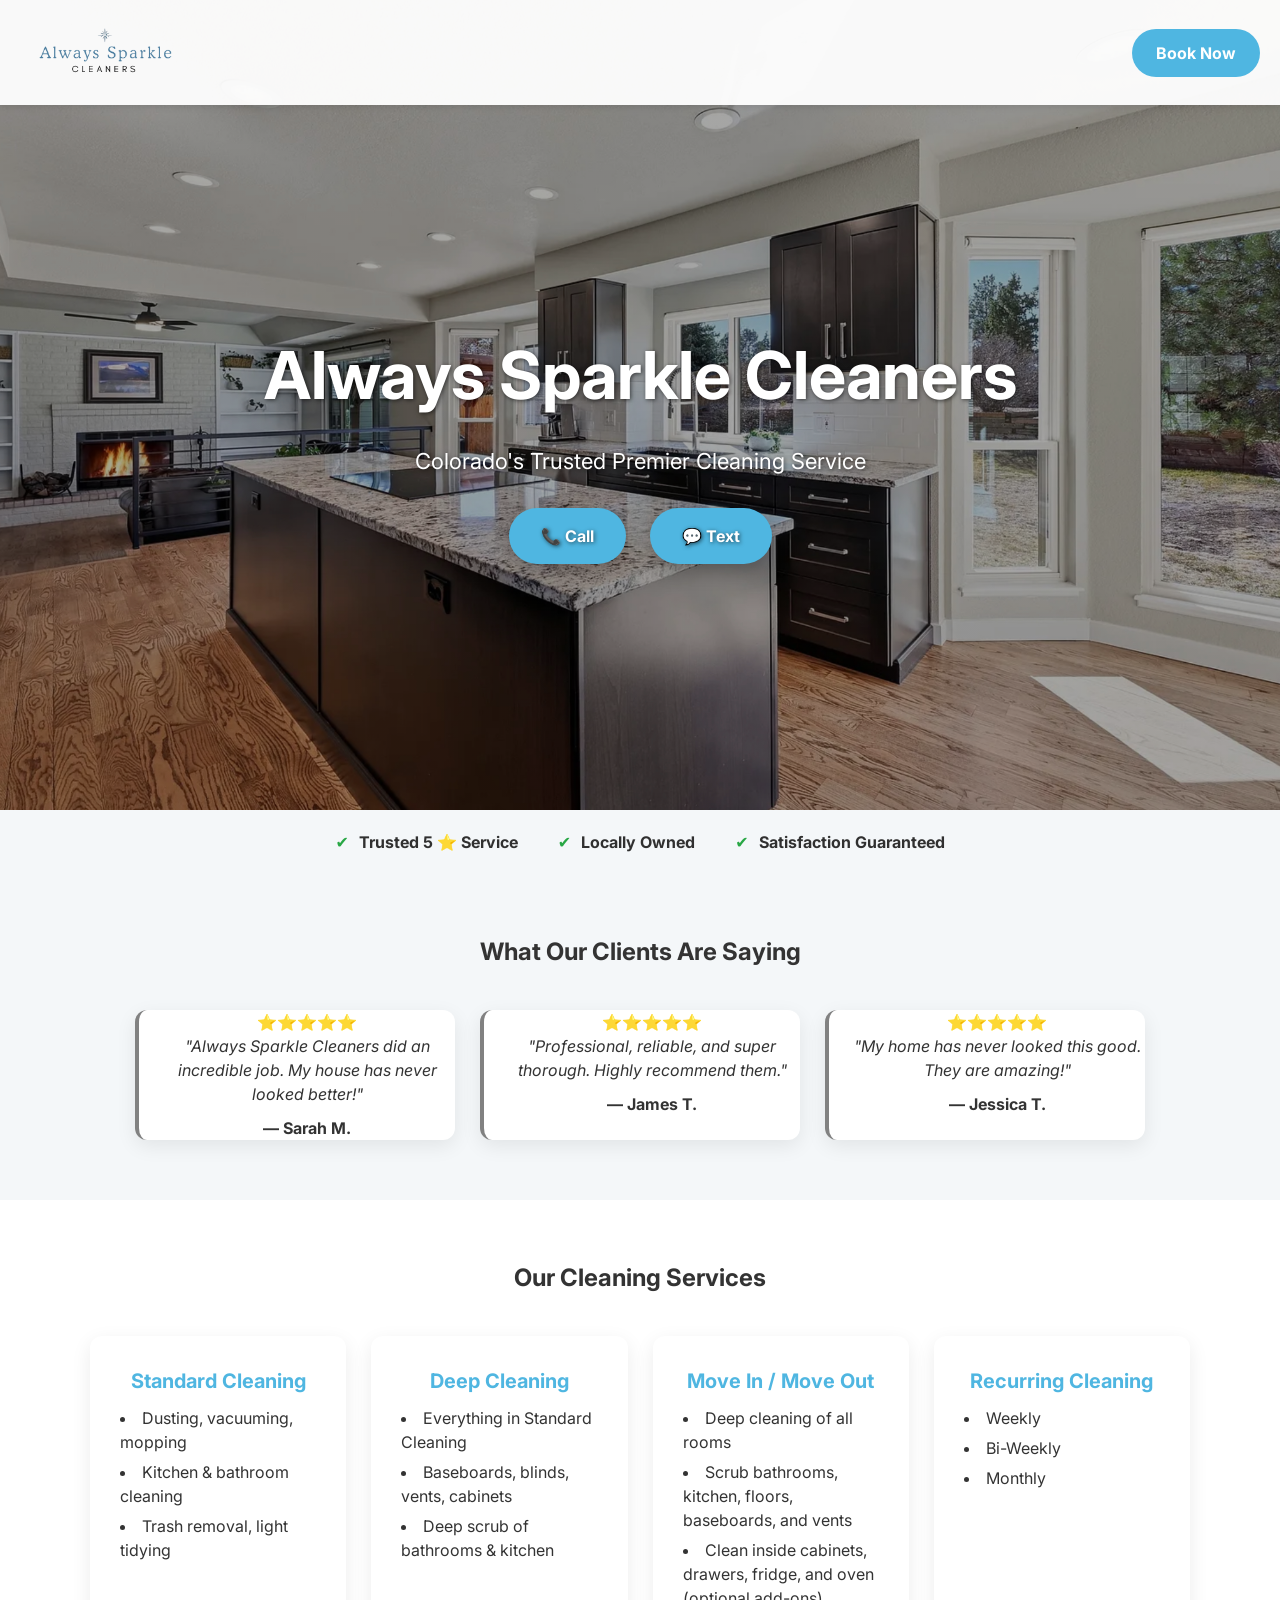
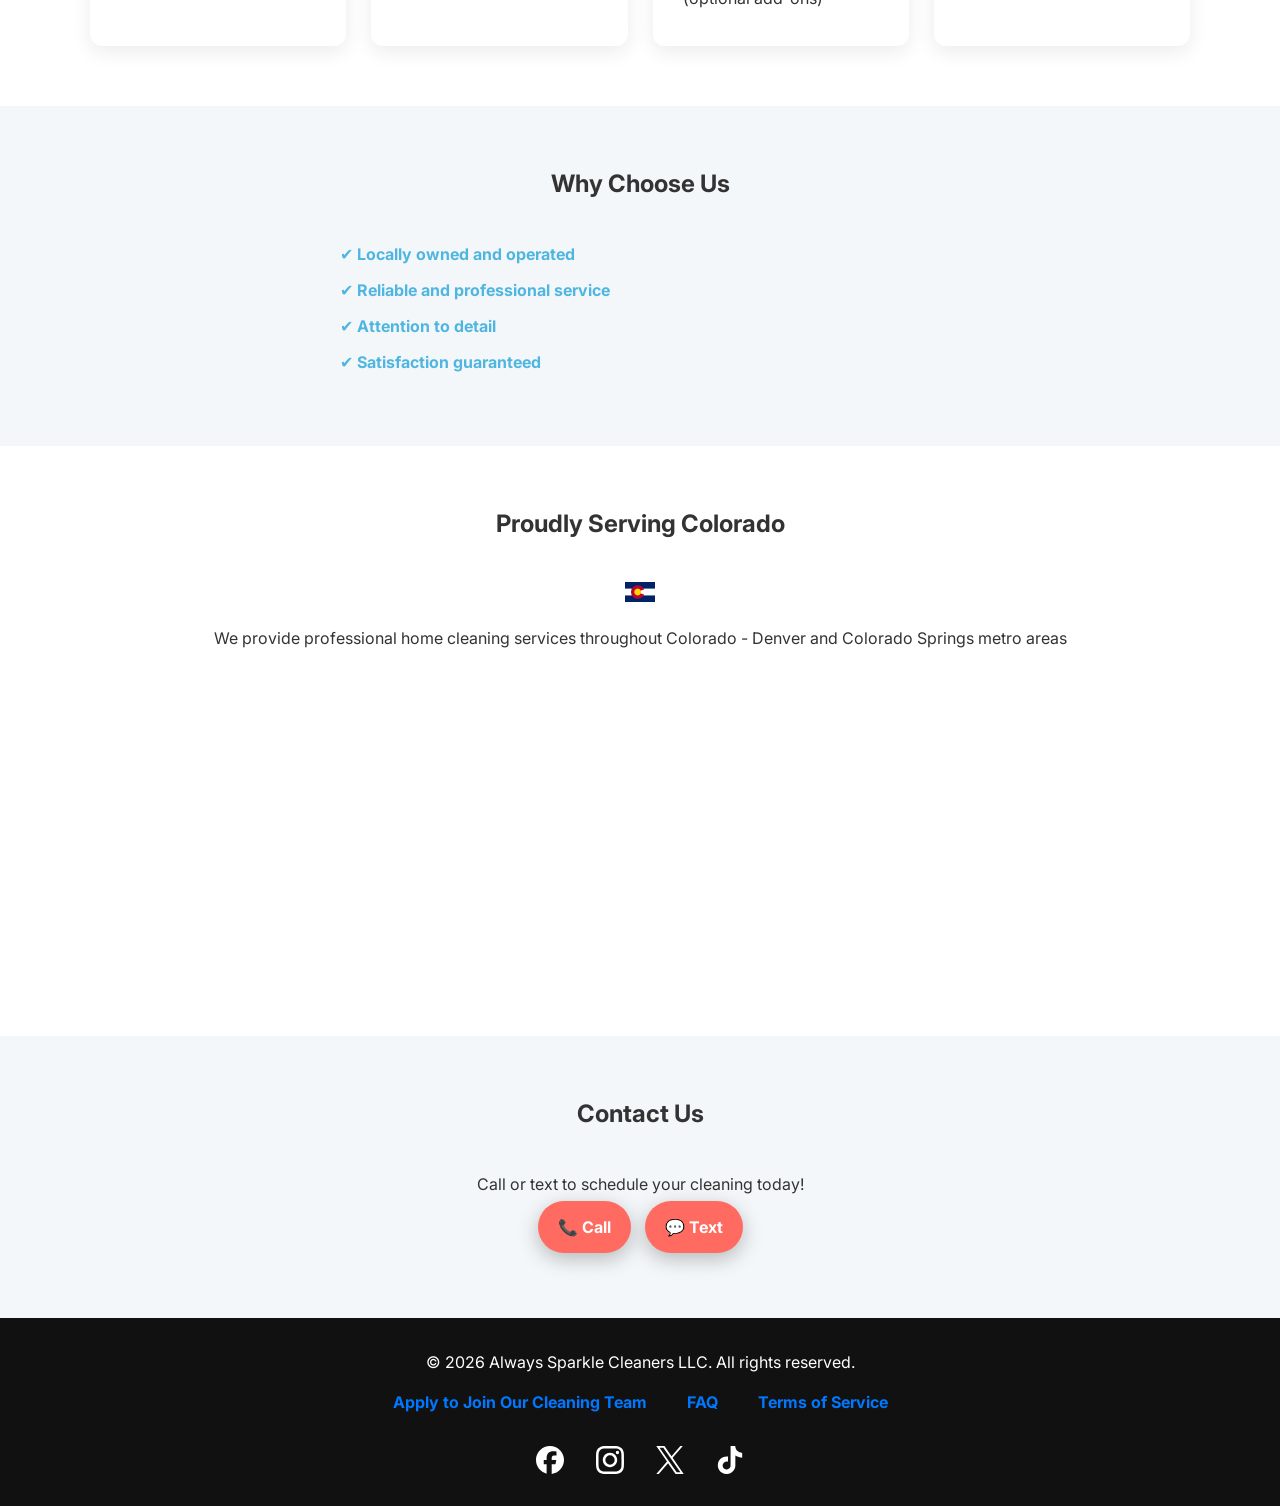
==== commit 85104ba8: "adjusted hero font size and style" ====
--- a/index.html
+++ b/index.html
@@ -22,9 +22,6 @@
   <meta name="twitter:description" content="Reliable residential, deep, and move-out cleaning services. Book your cleaner online today!">
   <meta name="twitter:image" content="https://www.alwayssparklecleaners.com/images/social-preview.jpg">
   <link rel="sitemap" type="application/xml" href="/sitemap.xml">
-  <style>
-    body { font-family: 'Inter', system-ui, -apple-system, BlinkMacSystemFont, 'Segoe UI', Roboto, 'Helvetica Neue', sans-serif; }
-  </style>
 </head>
 <body>
 
@@ -38,11 +35,11 @@
     </div>
   </nav>
 
-  <!-- HERO -->
-<header>
+<!-- HERO -->
+<header class="hero">
   <div class="hero-content">
     <h1>Always Sparkle Cleaners</h1>
-    <p>Colorado's Trusted Premier Cleaning Service — Homes & Offices Across the State</p>
+    <p>Colorado's Trusted Premier Cleaning Service</p>
     <div class="hero-buttons">
       <a href="tel:7206917274" class="call-btn">📞 Call</a>
       <a href="sms:7206917274" class="text-btn">💬 Text</a>
@@ -53,9 +50,9 @@
   <!-- TRUST BAR -->
   <section id="trust-bar">
     <div class="container trust-grid">
-      <div>✔ Trusted ⭐ 5-Star Service</div>
-      <div>✔ Locally Owned</div>
-      <div>✔ Satisfaction Guaranteed</div>
+      <div><span class="check">✔</span> Trusted 5 ⭐ Service</div>
+      <div><span class="check">✔</span> Locally Owned</div>
+      <div><span class="check">✔</span> Satisfaction Guaranteed</div>
     </div>
   </section>
 
--- a/styles.css
+++ b/styles.css
@@ -1,9 +1,18 @@
 /* RESET + BASIC STYLES */
-*, *::before, *::after { box-sizing: border-box; margin: 0; }
-html { scroll-behavior: smooth; }
-body { font-family: 'Arial', sans-serif; line-height: 1.5; -webkit-font-smoothing: antialiased; color: #333; background: #fff; }
+*, *::before, *::after { 
+    box-sizing: border-box; margin: 0; }
+html { 
+    scroll-behavior: smooth; }
+body { 
+  font-family: 'Inter', system-ui, -apple-system, BlinkMacSystemFont, 'Segoe UI', Roboto, 'Helvetica Neue', sans-serif;
+  line-height: 1.5; 
+  -webkit-font-smoothing: antialiased; 
+  color: #333; 
+  background: #fff; 
+}
 img, picture, video, canvas, svg { display: block; max-width: 100%; }
 input, button, textarea, select { font: inherit; }
+
 
 /* CONTAINER */
 .container { width: 90%; max-width: 1100px; margin: auto; }
@@ -89,7 +98,7 @@
 
 header h1 { 
     animation-delay: 0.2s; 
-    font-size: 48px; 
+    font-size: 66px; 
     color: #ffffff; 
     margin-bottom: 20px; 
     max-width: 800px; 
@@ -99,9 +108,9 @@
     animation-delay: 0.4s; 
     font-size: 22px; 
     margin-bottom: 30px; 
-    max-width: 600px; 
-}
-
+    max-width: 800px; /* match the h1 */
+    text-align: center; /* just to be safe */
+}
 header .hero-buttons a {
     display: inline-block;
     margin: 0 10px;
@@ -138,6 +147,12 @@
     text-align: center;
 }
 
+.check {
+  color: #28a745; /* nice green */
+  margin-right: 6px; /* optional spacing */
+  font-weight: bold; /* optional for emphasis */
+}
+
 /* SECTIONS */
 section { padding: 60px 20px; }
 h2 { text-align: center; margin-bottom: 40px; }
@@ -398,9 +413,18 @@
     .nav-container { padding: 10px 15px; }
 
     /* HERO */
-    header { padding-top: 100px; padding-bottom: 40px; }
-    header h1 { font-size: 28px; max-width: 90%; margin-bottom: 15px; }
-    header p { font-size: 16px; max-width: 90%; margin-bottom: 20px; }
+    header { 
+        padding-top: 100px; 
+        padding-bottom: 40px;
+        width: 100%; 
+    }
+    header h1 { 
+        font-size: 48px; 
+        max-width: 90%; 
+        margin-bottom: 15px; 
+    }
+    header p { 
+        font-size: 16px; max-width: 90%; margin-bottom: 20px; }
 
     /* HERO BUTTONS */
     .hero-buttons {
@@ -448,7 +472,7 @@
     nav .logo img { height: 90px; }
     .nav-container { padding: 15px 18px; }
     header { padding-top: 120px; padding-bottom: 50px; }
-    header h1 { font-size: 36px; }
+    header h1 { font-size: 44px; }
     header p { font-size: 18px; }
     header .hero-buttons a { padding: 14px 28px; font-size: 15px; }
     .services-grid { gap: 20px; }
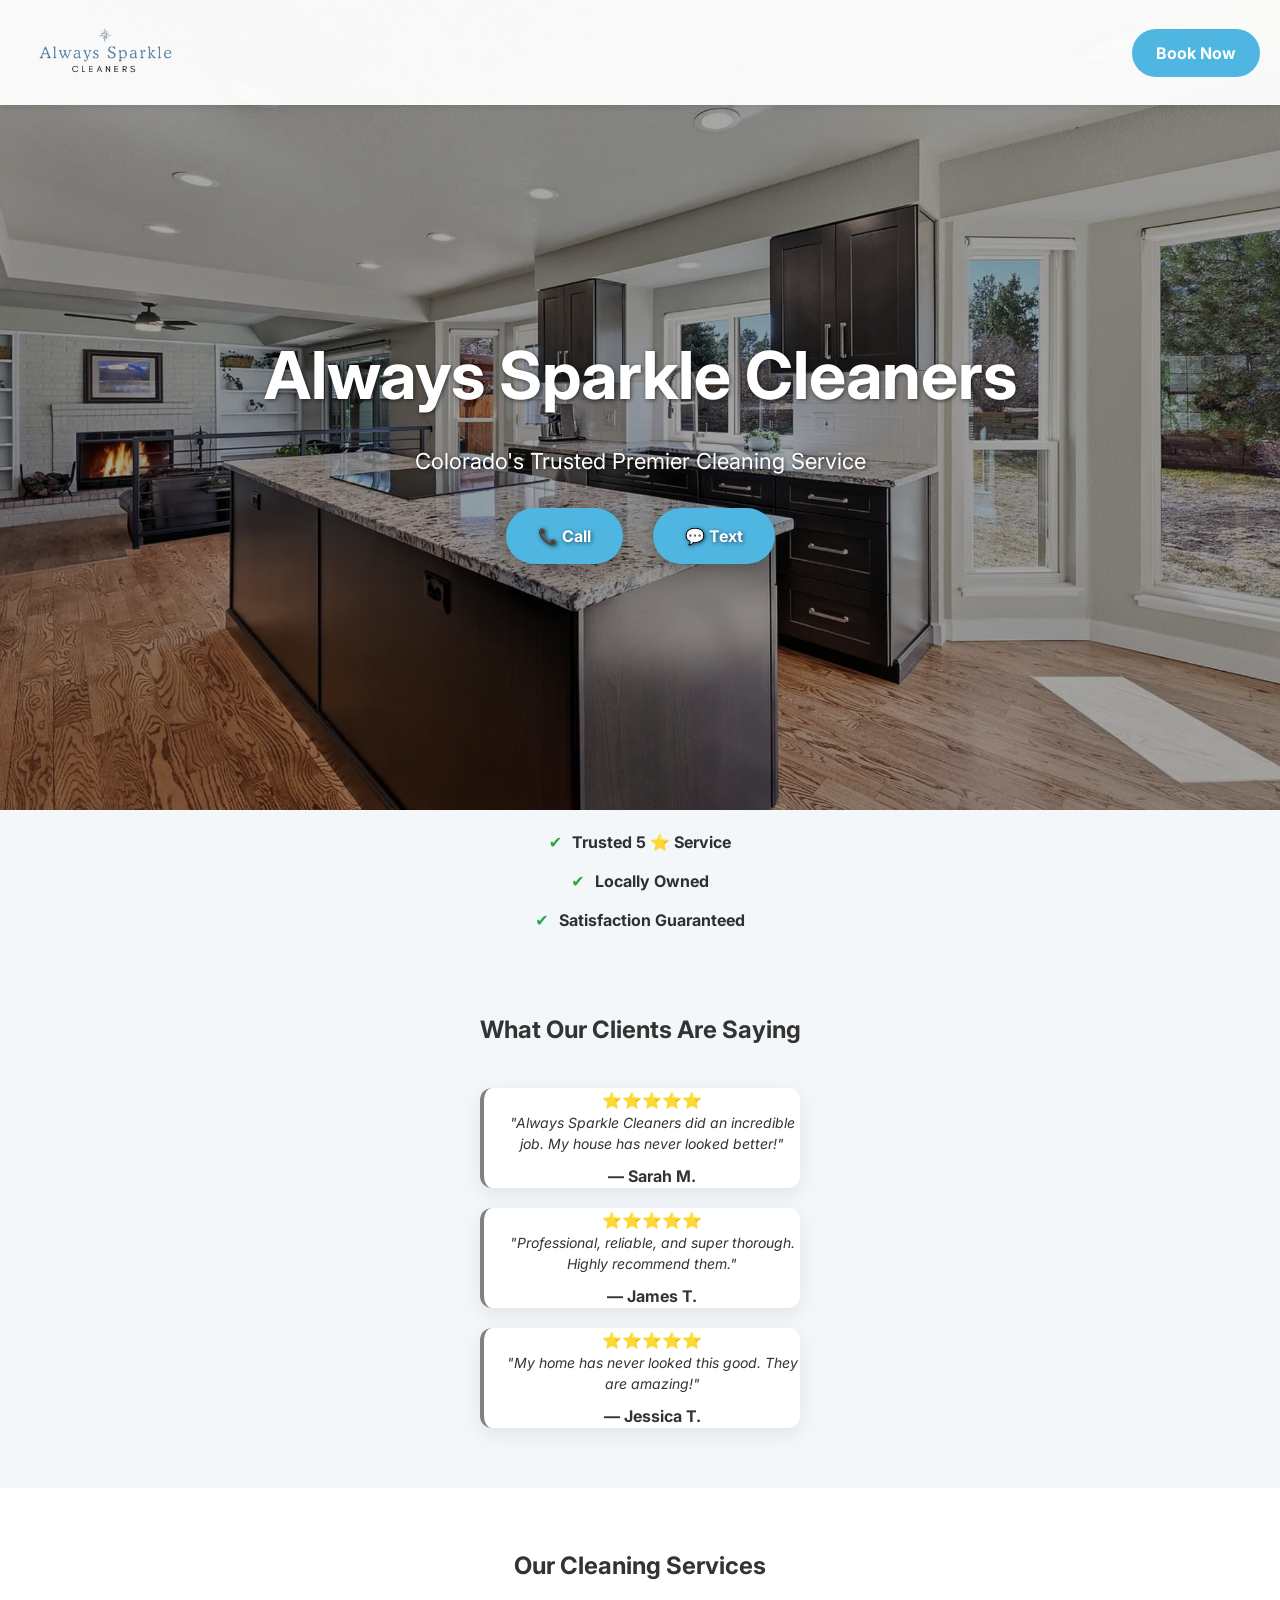
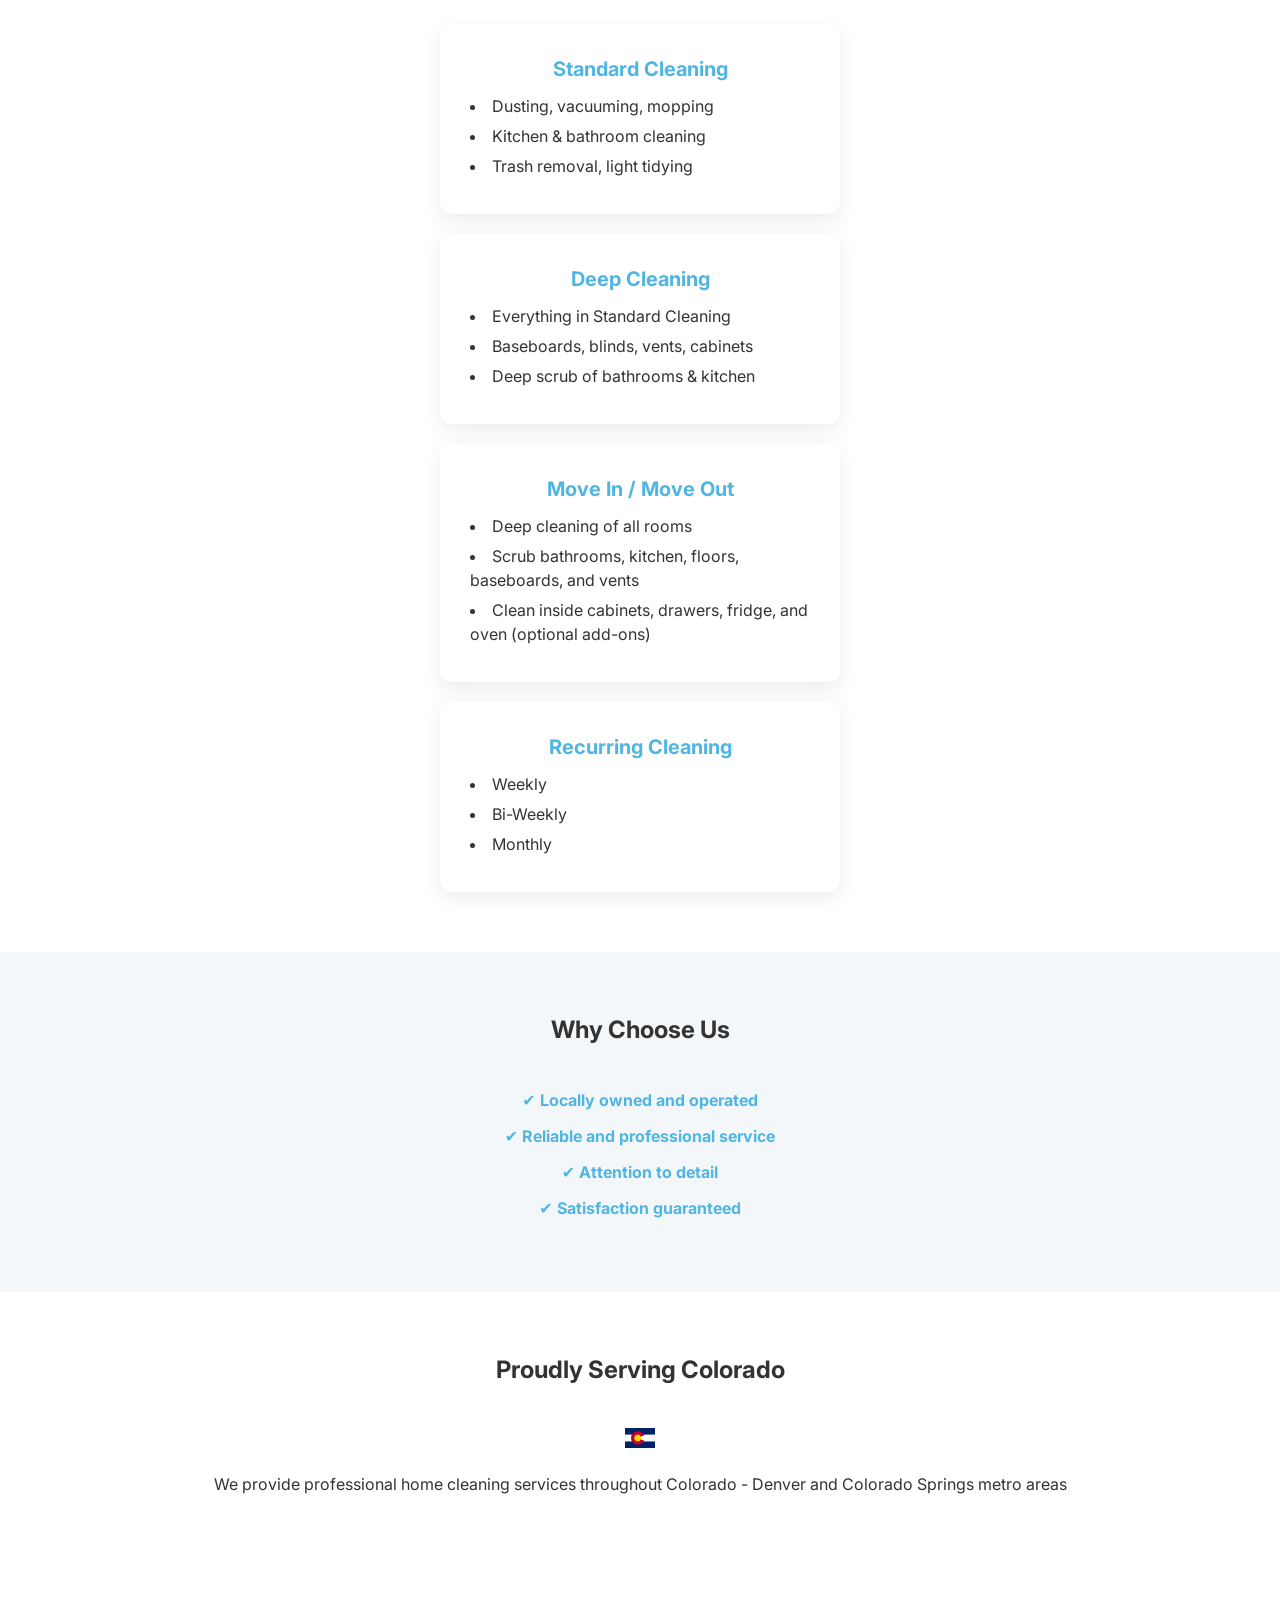
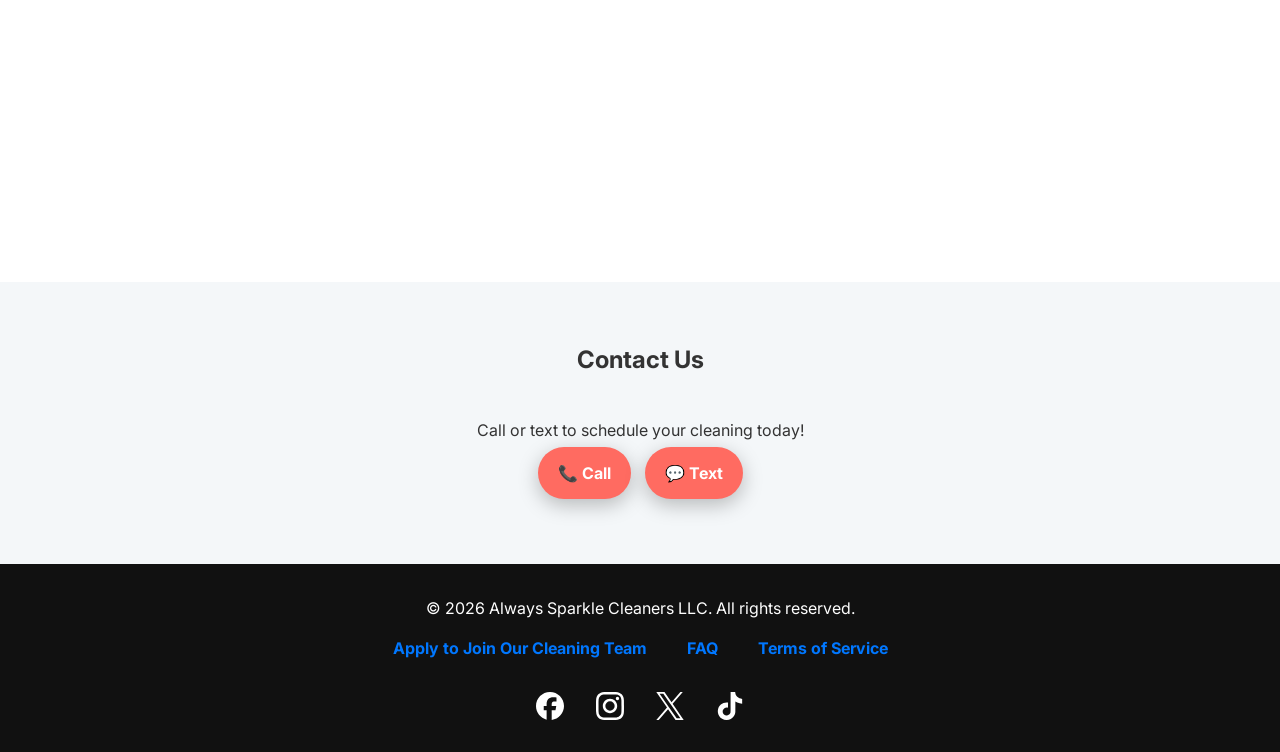
==== commit 79028a83: "updated erronous brackets in styles.css. Centered hero text on mobile" ====
--- a/index.html
+++ b/index.html
@@ -7,7 +7,7 @@
   <meta name="description" content="Always Sparkle Cleaners provides reliable residential, deep, and move-out cleaning services in Colorado Springs. Book your cleaner today!">
   <meta name="robots" content="index, follow">
   <link rel="canonical" href="https://www.alwayssparklecleaners.com/">
-  <link rel="icon" type="image/png" href="favicon.ico">
+  <link rel="icon" type="image/x-icon" href="favicon.ico">
   <link rel="preconnect" href="https://fonts.googleapis.com">
   <link rel="preconnect" href="https://fonts.gstatic.com" crossorigin>
   <link href="https://fonts.googleapis.com/css2?family=Inter:wght@400;600&display=swap" rel="stylesheet">
--- a/styles.css
+++ b/styles.css
@@ -249,9 +249,9 @@
 #why-us .why-list {
     list-style: none;
     max-width: 600px;
-    margin: auto;
+    margin: 0 auto;
     padding: 0;
-    text-align: left;
+    text-align: center;
     
 }
 
@@ -418,13 +418,25 @@
         padding-bottom: 40px;
         width: 100%; 
     }
+    .hero-content {
+        display: flex;
+        flex-direction: column;
+        align-items: center;
+        text-align: center;
+        max-width: 90%;
+        margin: 0 auto;
+    }
+
     header h1 { 
         font-size: 48px; 
-        max-width: 90%; 
-        margin-bottom: 15px; 
-    }
+        margin-bottom: 15px;
+    }
+
     header p { 
-        font-size: 16px; max-width: 90%; margin-bottom: 20px; }
+        font-size: 16px; 
+        margin-bottom: 20px; 
+    }
+}
 
     /* HERO BUTTONS */
     .hero-buttons {
@@ -439,6 +451,13 @@
         margin: 0;           
     }
 
+    .trust-grid {
+    flex-direction: column;
+    gap: 15px;
+    align-items: center;
+  }
+
+
     /* SERVICES */
     .services-grid {
         display: flex;
@@ -467,7 +486,7 @@
         bottom: 15px;
         right: 15px;
     }
-}
+
 @media (min-width: 769px) and (max-width: 1024px) {
     nav .logo img { height: 90px; }
     .nav-container { padding: 15px 18px; }
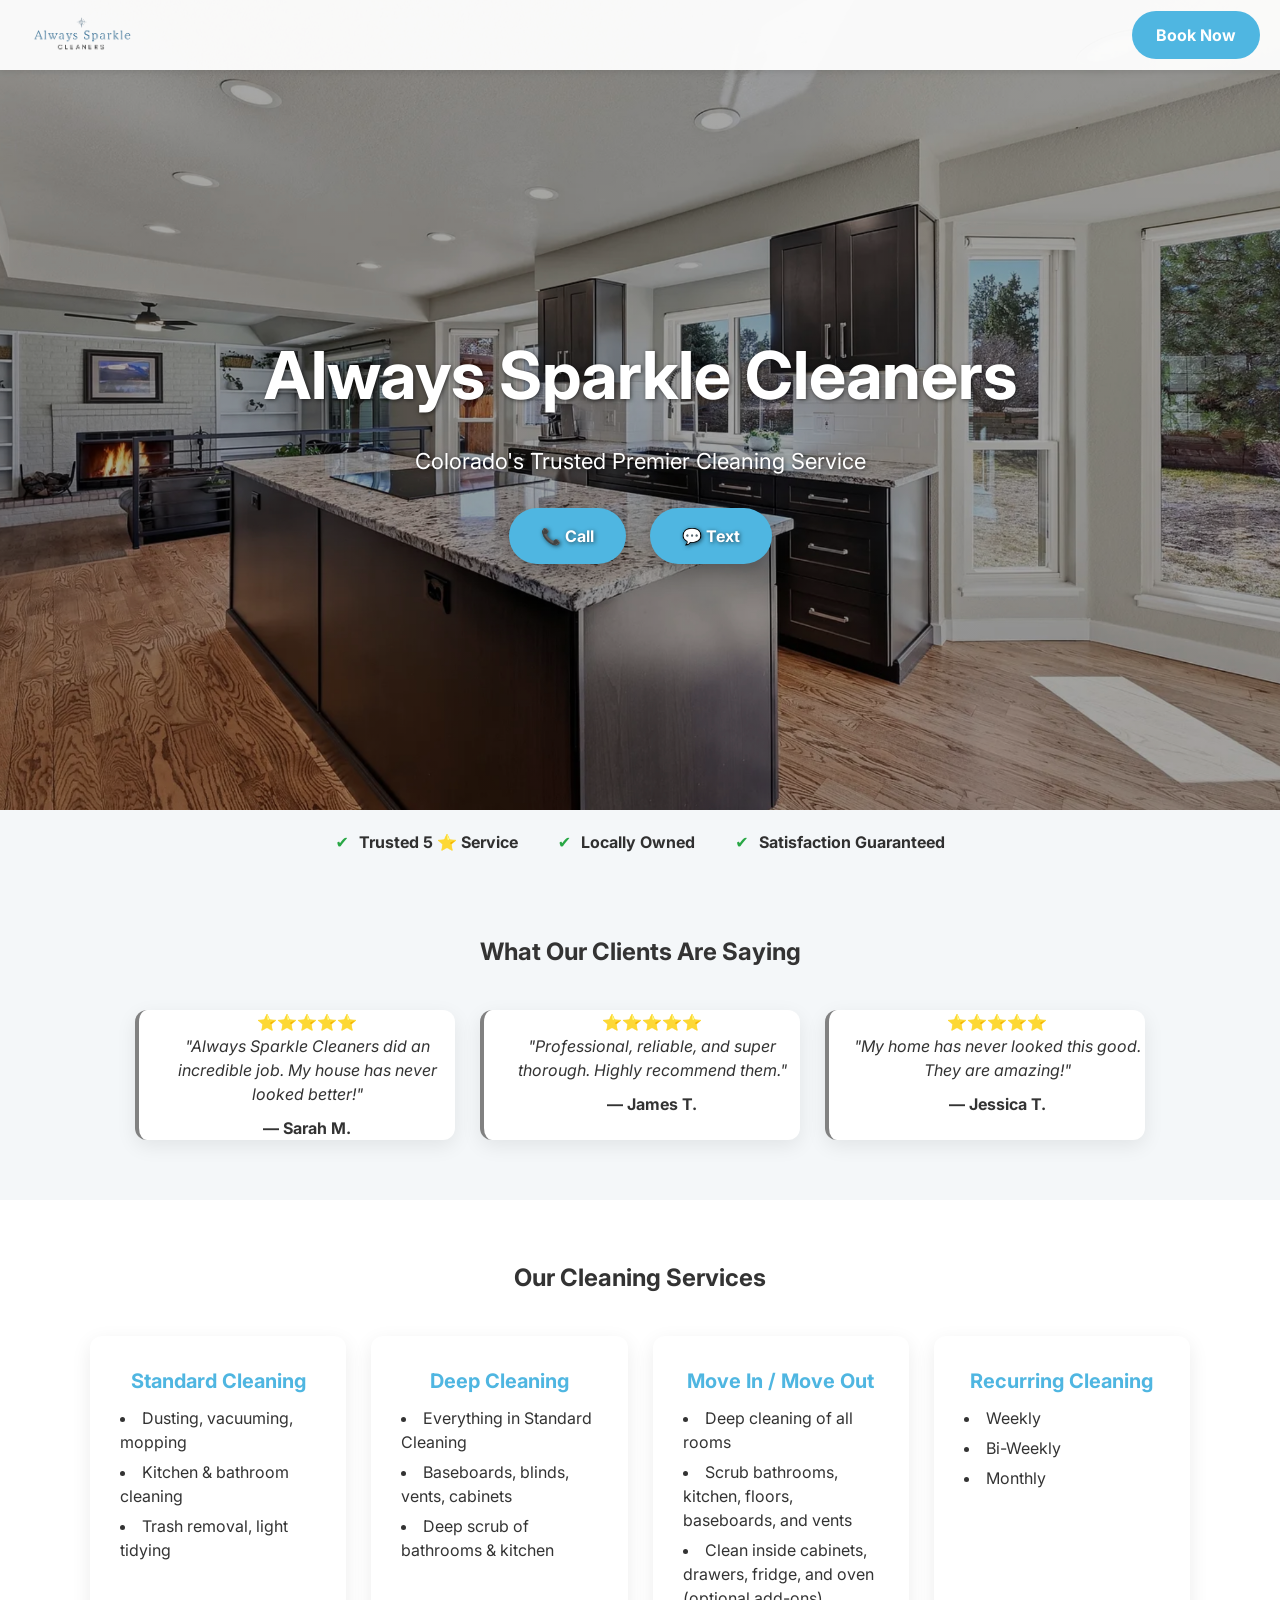
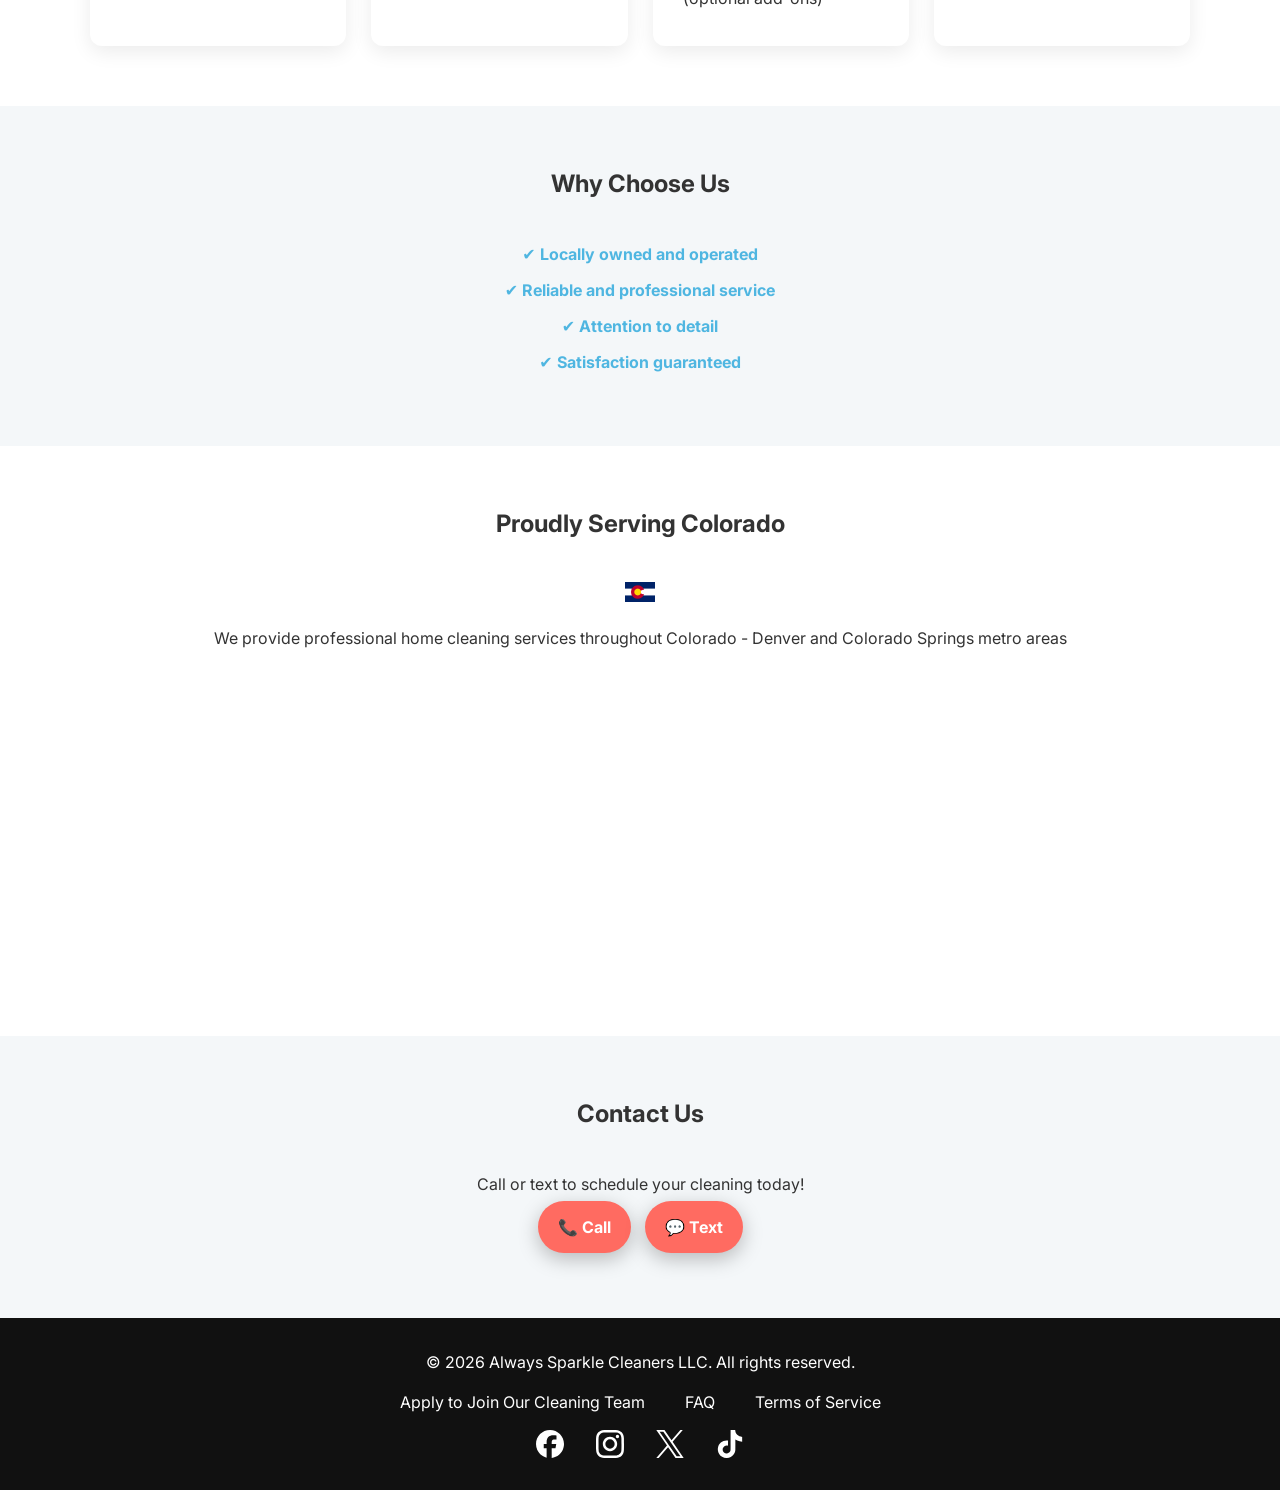
==== commit 438aa8ac: "added faq site. linked navbars to home" ====
--- a/index.html
+++ b/index.html
@@ -8,6 +8,7 @@
   <meta name="robots" content="index, follow">
   <link rel="canonical" href="https://www.alwayssparklecleaners.com/">
   <link rel="icon" type="image/x-icon" href="favicon.ico">
+  <link rel="shortcut icon" href="/favicon.ico">
   <link rel="preconnect" href="https://fonts.googleapis.com">
   <link rel="preconnect" href="https://fonts.gstatic.com" crossorigin>
   <link href="https://fonts.googleapis.com/css2?family=Inter:wght@400;600&display=swap" rel="stylesheet">
@@ -177,8 +178,8 @@
           Apply to Join Our Cleaning Team
         </a>
 
-        <a href="#">FAQ</a>
-        <a href="#">Terms of Service</a>
+        <a href="/faq/index.html">FAQ</a>
+        <a href="/tos/index.html">Terms of Service</a>
       </div>
 
       <div class="social-icons">
--- a/styles.css
+++ b/styles.css
@@ -1,18 +1,20 @@
 /* RESET + BASIC STYLES */
 *, *::before, *::after { 
-    box-sizing: border-box; margin: 0; }
+    box-sizing: border-box; 
+    margin: 0; 
+}
 html { 
-    scroll-behavior: smooth; }
+    scroll-behavior: smooth; 
+}
 body { 
-  font-family: 'Inter', system-ui, -apple-system, BlinkMacSystemFont, 'Segoe UI', Roboto, 'Helvetica Neue', sans-serif;
-  line-height: 1.5; 
-  -webkit-font-smoothing: antialiased; 
-  color: #333; 
-  background: #fff; 
+    font-family: 'Inter', system-ui, -apple-system, BlinkMacSystemFont, 'Segoe UI', Roboto, 'Helvetica Neue', sans-serif;
+    line-height: 1.5; 
+    -webkit-font-smoothing: antialiased; 
+    color: #333; 
+    background: #fff; 
 }
 img, picture, video, canvas, svg { display: block; max-width: 100%; }
 input, button, textarea, select { font: inherit; }
-
 
 /* CONTAINER */
 .container { width: 90%; max-width: 1100px; margin: auto; }
@@ -32,20 +34,17 @@
     display: flex;
     justify-content: space-between;
     align-items: center;
-    padding: 18px 20px;
+    padding: 10px 20px;
 }
 
 /* LOGO */
 nav .logo img {
-    height: 69px;
+    height: 50px;
     width: auto;
     display: block;
     transition: transform 0.2s ease;
 }
-
-nav .logo img:hover {
-    transform: scale(1.05);
-}
+nav .logo img:hover { transform: scale(1.05); }
 
 /* NAV BAR CTA BUTTON */
 .nav-cta-btn {
@@ -58,7 +57,6 @@
     font-weight: bold;
     transition: all 0.2s ease;
 }
-
 .nav-cta-btn:hover {
     background: #FF6B61;
     transform: translateY(-2px);
@@ -82,10 +80,7 @@
     background-size: cover;
     transition: transform 10s ease;
 }
-
-header:hover {
-    transform: scale(1.02);
-}
+header:hover { transform: scale(1.02); }
 
 header h1, header p, header .btn, header .call-btn, header .text-btn {
     position: relative;
@@ -95,7 +90,6 @@
     animation: fadeInUp 1s ease forwards;
     text-shadow: 1px 1px 4px rgba(0,0,0,0.6);
 }
-
 header h1 { 
     animation-delay: 0.2s; 
     font-size: 66px; 
@@ -103,13 +97,12 @@
     margin-bottom: 20px; 
     max-width: 800px; 
 }
-
 header p { 
     animation-delay: 0.4s; 
     font-size: 22px; 
     margin-bottom: 30px; 
-    max-width: 800px; /* match the h1 */
-    text-align: center; /* just to be safe */
+    max-width: 800px; 
+    text-align: center;
 }
 header .hero-buttons a {
     display: inline-block;
@@ -123,21 +116,22 @@
     font-size: 16px;
     transition: background 0.3s ease, transform 0.2s ease;
 }
-
 header .hero-buttons a:hover {
     background: #FF6B61;
     transform: translateY(-2px);
 }
 
 /* ANIMATION KEYFRAMES */
-@keyframes fadeInUp { from {opacity:0; transform:translateY(20px);} to {opacity:1; transform:translateY(0);} }
+@keyframes fadeInUp { 
+    from {opacity:0; transform:translateY(20px);} 
+    to {opacity:1; transform:translateY(0);} 
+}
 
 /* TRUST BAR */
 #trust-bar {
     background: #f4f7f9;
     padding: 20px 0;
 }
-
 .trust-grid {
     display: flex;
     justify-content: center;
@@ -146,20 +140,30 @@
     color: #303030;
     text-align: center;
 }
-
 .check {
-  color: #28a745; /* nice green */
-  margin-right: 6px; /* optional spacing */
-  font-weight: bold; /* optional for emphasis */
+    color: #28a745; 
+    margin-right: 6px; 
+    font-weight: bold; 
 }
 
 /* SECTIONS */
 section { padding: 60px 20px; }
 h2 { text-align: center; margin-bottom: 40px; }
 
-/* FADE-IN */
-.fade-in, .services-grid, .review-grid { opacity: 0; transform: translateY(20px); transition: opacity 0.8s ease-out, transform 0.8s ease-out; }
-.fade-in.show, .services-grid.show, .review-grid.show { opacity: 1; transform: translateY(0); }
+/* WHY CHOOSE US */
+#why-us { background: #f4f7f9; }
+#why-us .why-list {
+    list-style: none;
+    max-width: 600px;
+    margin: 0 auto;
+    padding: 0;
+    text-align: center;
+}
+#why-us .why-list li {
+    margin-bottom: 12px;
+    font-weight: bold;
+    color: #4fb6e1;
+}
 
 /* SERVICES */
 .services-grid {
@@ -168,7 +172,6 @@
     gap: 25px;
     justify-content: center;
 }
-
 .service {
     background: #fff;
     padding: 30px;
@@ -179,41 +182,27 @@
     box-shadow: 0 6px 20px rgba(0,0,0,0.08);
     transition: transform 0.2s ease, box-shadow 0.2s ease;
 }
-
 .service:hover {
     transform: translateY(-4px);
     box-shadow: 0 12px 24px rgba(0,0,0,0.12);
 }
-
 .service h3 { margin-top:0; margin-bottom:10px; font-size:20px; color:#4fb6e1; }
-
 .service ul {
     margin-left: 0;      
     padding-left: 0;      
     list-style-position: inside;   
     text-align: left;    
 }
-
-.service li {
-    margin-bottom: 6px;  
-}
+.service li { margin-bottom: 6px; }
+
 /* REVIEWS */
-/* REVIEWS SECTION */
-.reviews {
-    background: #f4f7f9;
-    padding: 60px 20px;
-}
-
+.reviews { background: #f4f7f9; padding: 60px 20px; }
 .review-grid {
     display: flex;
     flex-wrap: wrap;
     gap: 25px;
     justify-content: center;
-    opacity: 1;
-    transform: translateY(0);
-    transition: opacity 0.8s ease-out, transform 0.8s ease-out;
-}
-
+}
 .review {
     max-width: 320px;
     text-align: center;
@@ -222,57 +211,16 @@
     background: #fff;
     border-radius: 12px;
     box-shadow: 0 6px 20px rgba(0,0,0,0.08);
-
-    /* fade-in defaults */
-    opacity: 1;
-    transform: translateY(0);
-    transition: opacity 0.8s ease-out, transform 0.8s ease-out;
-}
-
-.review p { 
-    font-style: italic; 
-    margin-bottom:10px; 
-    font-size:16px; 
-}
-
-.review strong, .review span { 
-    font-weight: bold; 
-}
-
-/* WHY CHOOSE US */
-
-#why-us {
-  background: #f4f7f9;
-
-}
-
-#why-us .why-list {
-    list-style: none;
-    max-width: 600px;
-    margin: 0 auto;
-    padding: 0;
-    text-align: center;
-    
-}
-
-#why-us .why-list li {
-    margin-bottom: 12px;
-    font-weight: bold;
-    color: #4fb6e1;
-    
-}
+}
+.review p { font-style: italic; margin-bottom:10px; font-size:16px; }
+.review strong, .review span { font-weight: bold; }
 
 /* SERVICE AREA */
 #service-area iframe { border: none; border-radius: 12px; margin-top: 20px; }
-#service-area p{
-    text-align: center;
-}
+#service-area p { text-align: center; }
+
 /* CONTACT US */
-#contact {
-    text-align: center;
-    background: #f4f7f9;
-}
-
+#contact { text-align: center; background: #f4f7f9; }
 .call-btn, .text-btn {
     display: inline-block;
     margin: 5px;
@@ -286,7 +234,6 @@
     box-shadow: 0 6px 20px rgba(0,0,0,0.25);
     transition: all 0.2s ease;
 }
-
 .call-btn:hover, .text-btn:hover {
     transform: translateY(-3px);
     background: #E84E4B;
@@ -305,12 +252,10 @@
     transition: all 0.3s ease;
     z-index: 999;
 }
-
 .floating-bubble.show {
     opacity: 1;
     transform: translateY(0);
 }
-
 .floating-bubble .bubble-btn {
     display: inline-block;
     padding: 14px 20px;
@@ -323,169 +268,55 @@
     box-shadow: 0 6px 20px rgba(0,0,0,0.25);
     transition: all 0.2s ease;
 }
-
 .floating-bubble .bubble-btn:hover {
     transform: translateY(-3px);
     background: #E84E4B;
 }
 
-/* FOOTER STYLING */
-
-/* ===================== FOOTER STYLING ===================== */
+/* FOOTER */
 footer {
-  background-color: #111; /* dark clean vibe */
-  color: #fefefe;
-  padding: 2rem 1rem;
-  font-family: 'Inter', sans-serif;
-  text-align: center;
-}
-
-footer a {
-  color: #fefefe;
-  text-decoration: none;
-  margin: 0 0.75rem;
-  transition: color 0.2s ease;
-}
-
-footer a:hover {
-  color: #4fb6e1; /* brand highlight for text links */
-  text-decoration: none; 
-}
-
-.footer-links {
-  margin: 1rem 0;
-  display: flex;
-  justify-content: center;
-  flex-wrap: wrap;
-  gap: 1rem;
-}
-
-.social-icons {
-  margin-top: 1rem;
-  display: flex;
-  justify-content: center;
-  gap: 0.5rem;
-}
-
-.social-icons a {
-  display: inline-block;
-  width: 28px;
-  height: 28px;
-  transition: filter 0.2s ease;
-}
-
-.social-icons img {
-  width: 100%;
-  height: 100%;
-  object-fit: contain;
-  filter: invert(1); /* white icons on dark bg */
-  transition: filter 0.2s ease;
-}
-
-.social-icons a:hover img {
-  /* tint to brand color #4fb6e1 */
-  filter: invert(59%) sepia(61%) saturate(425%) hue-rotate(169deg) brightness(95%) contrast(92%);
-}
-@media (min-width: 640px) {
-  footer .footer-content {
-    display: flex;
-    flex-direction: column;
-    align-items: center;
-  }
-}
-
-footer a {
-  color: #0077ff;
-  text-decoration: none;
-  font-weight: bold;
-  transition: color 0.2s;
-}
-
-footer a:hover {
-  color: #0055aa;
-  text-decoration: underline;
-}
-
-/* RESPONSIVENESS */
+    background-color: #111;
+    color: #fefefe;
+    padding: 2rem 1rem;
+    font-family: 'Inter', sans-serif;
+    text-align: center;
+}
+footer a { color: #fefefe; text-decoration: none; margin: 0 0.75rem; transition: color 0.2s ease; }
+footer a:hover { color: #4fb6e1; text-decoration: none; }
+.footer-links { margin: 1rem 0; display: flex; justify-content: center; flex-wrap: wrap; gap: 1rem; }
+.social-icons { margin-top: 1rem; display: flex; justify-content: center; gap: 0.5rem; }
+.social-icons a { display: inline-block; width: 28px; height: 28px; transition: filter 0.2s ease; }
+.social-icons img { width: 100%; height: 100%; object-fit: contain; filter: invert(1); transition: filter 0.2s ease; }
+.social-icons a:hover img { filter: invert(59%) sepia(61%) saturate(425%) hue-rotate(169deg) brightness(95%) contrast(92%); }
+
+/* RESPONSIVE STYLES */
 @media (max-width: 768px) {
     /* NAVBAR */
     nav .logo img { height: 70px; }
     .nav-container { padding: 10px 15px; }
 
     /* HERO */
-    header { 
-        padding-top: 100px; 
-        padding-bottom: 40px;
-        width: 100%; 
-    }
-    .hero-content {
-        display: flex;
-        flex-direction: column;
-        align-items: center;
-        text-align: center;
-        max-width: 90%;
-        margin: 0 auto;
-    }
-
-    header h1 { 
-        font-size: 48px; 
-        margin-bottom: 15px;
-    }
-
-    header p { 
-        font-size: 16px; 
-        margin-bottom: 20px; 
-    }
-}
-
-    /* HERO BUTTONS */
-    .hero-buttons {
-        display: flex;
-        flex-wrap: wrap;    
-        justify-content: center;
-        gap: 10px;           
-    }
-    .hero-buttons a {
-        padding: 12px 24px;
-        font-size: 14px;
-        margin: 0;           
-    }
-
-    .trust-grid {
-    flex-direction: column;
-    gap: 15px;
-    align-items: center;
-  }
-
+    header { padding-top: 100px; padding-bottom: 40px; width: 100%; }
+    .hero-content { display: flex; flex-direction: column; align-items: center; text-align: center; max-width: 90%; margin: 0 auto; }
+    header h1 { font-size: 48px; margin-bottom: 15px; }
+    header p { font-size: 16px; margin-bottom: 20px; }
+    .hero-buttons { display: flex; flex-wrap: wrap; justify-content: center; gap: 10px; }
+    .hero-buttons a { padding: 12px 24px; font-size: 14px; margin: 0; }
+
+    /* TRUST GRID */
+    .trust-grid { flex-direction: column; gap: 15px; align-items: center; }
 
     /* SERVICES */
-    .services-grid {
-        display: flex;
-        flex-direction: column !important; 
-        gap: 20px;
-        align-items: center;  
-    }
-
-        .service {
-        flex: none !important;       
-        width: 96%;                  
-        max-width: 400px;            
-    }
+    .services-grid { flex-direction: column !important; gap: 20px; align-items: center; }
+    .service { flex: none !important; width: 96%; max-width: 400px; }
 
     /* REVIEWS */
-    .review-grid {
-        display: flex;
-        flex-direction: column !important; 
-        gap: 20px;
-        align-items: center;
-    }
+    .review-grid { flex-direction: column !important; gap: 20px; align-items: center; }
     .review p { font-size: 14px; }
 
-    /* FLOATING BUBBLE CTA */
-    .floating-bubble {
-        bottom: 15px;
-        right: 15px;
-    }
+    /* FLOATING BUBBLE */
+    .floating-bubble { bottom: 15px; right: 15px; }
+}
 
 @media (min-width: 769px) and (max-width: 1024px) {
     nav .logo img { height: 90px; }
